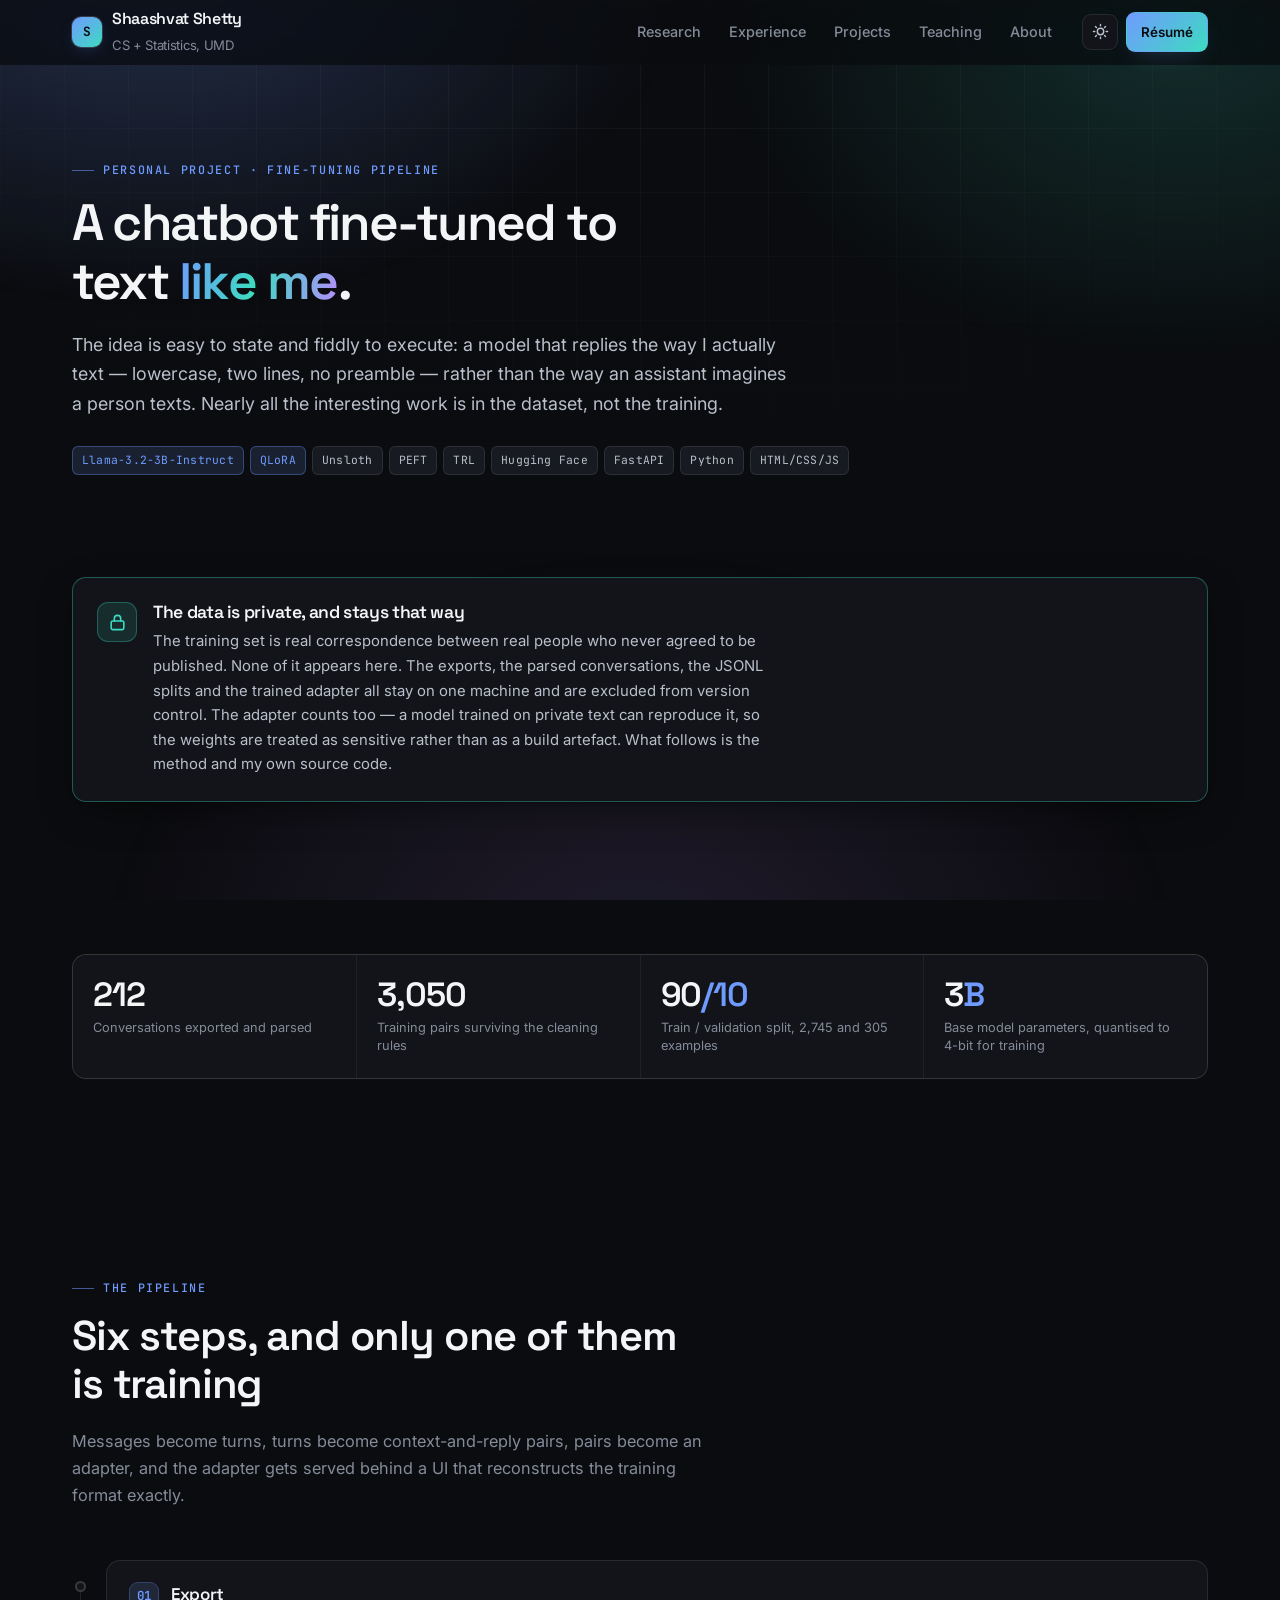
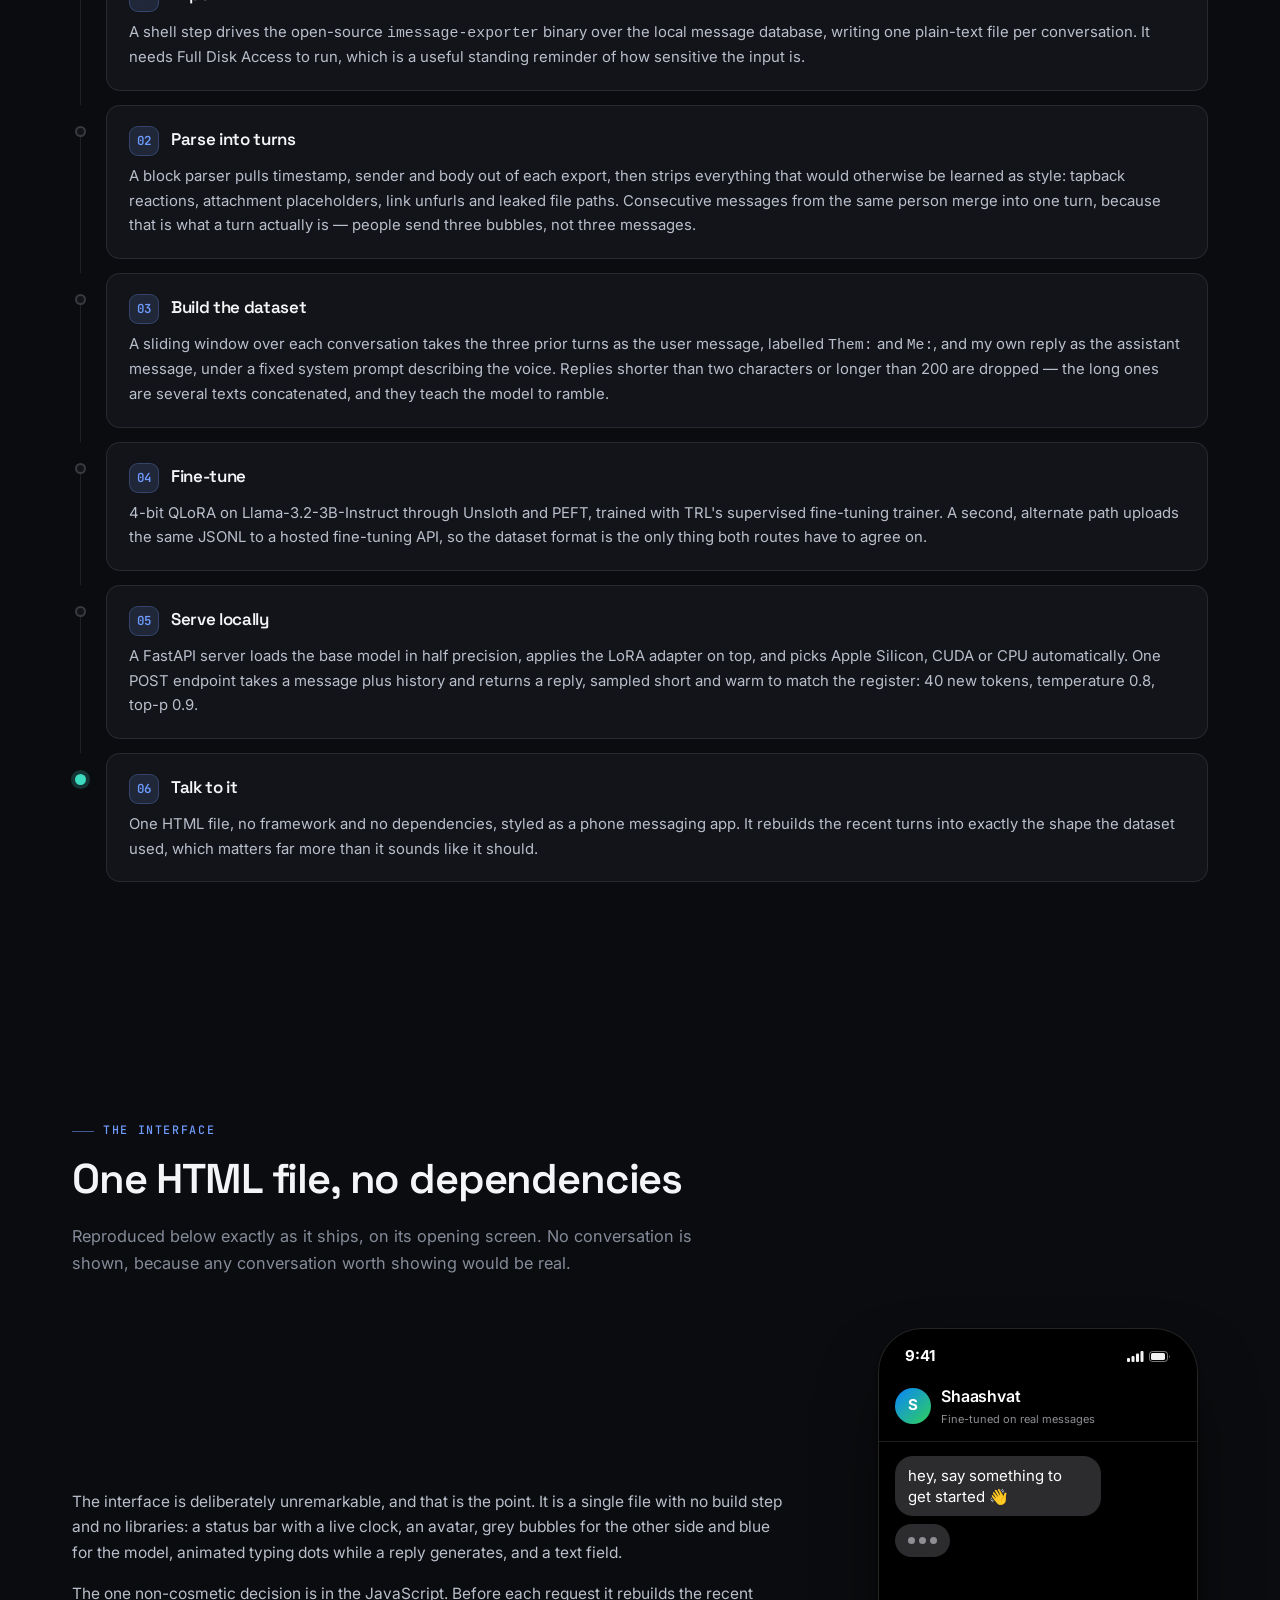
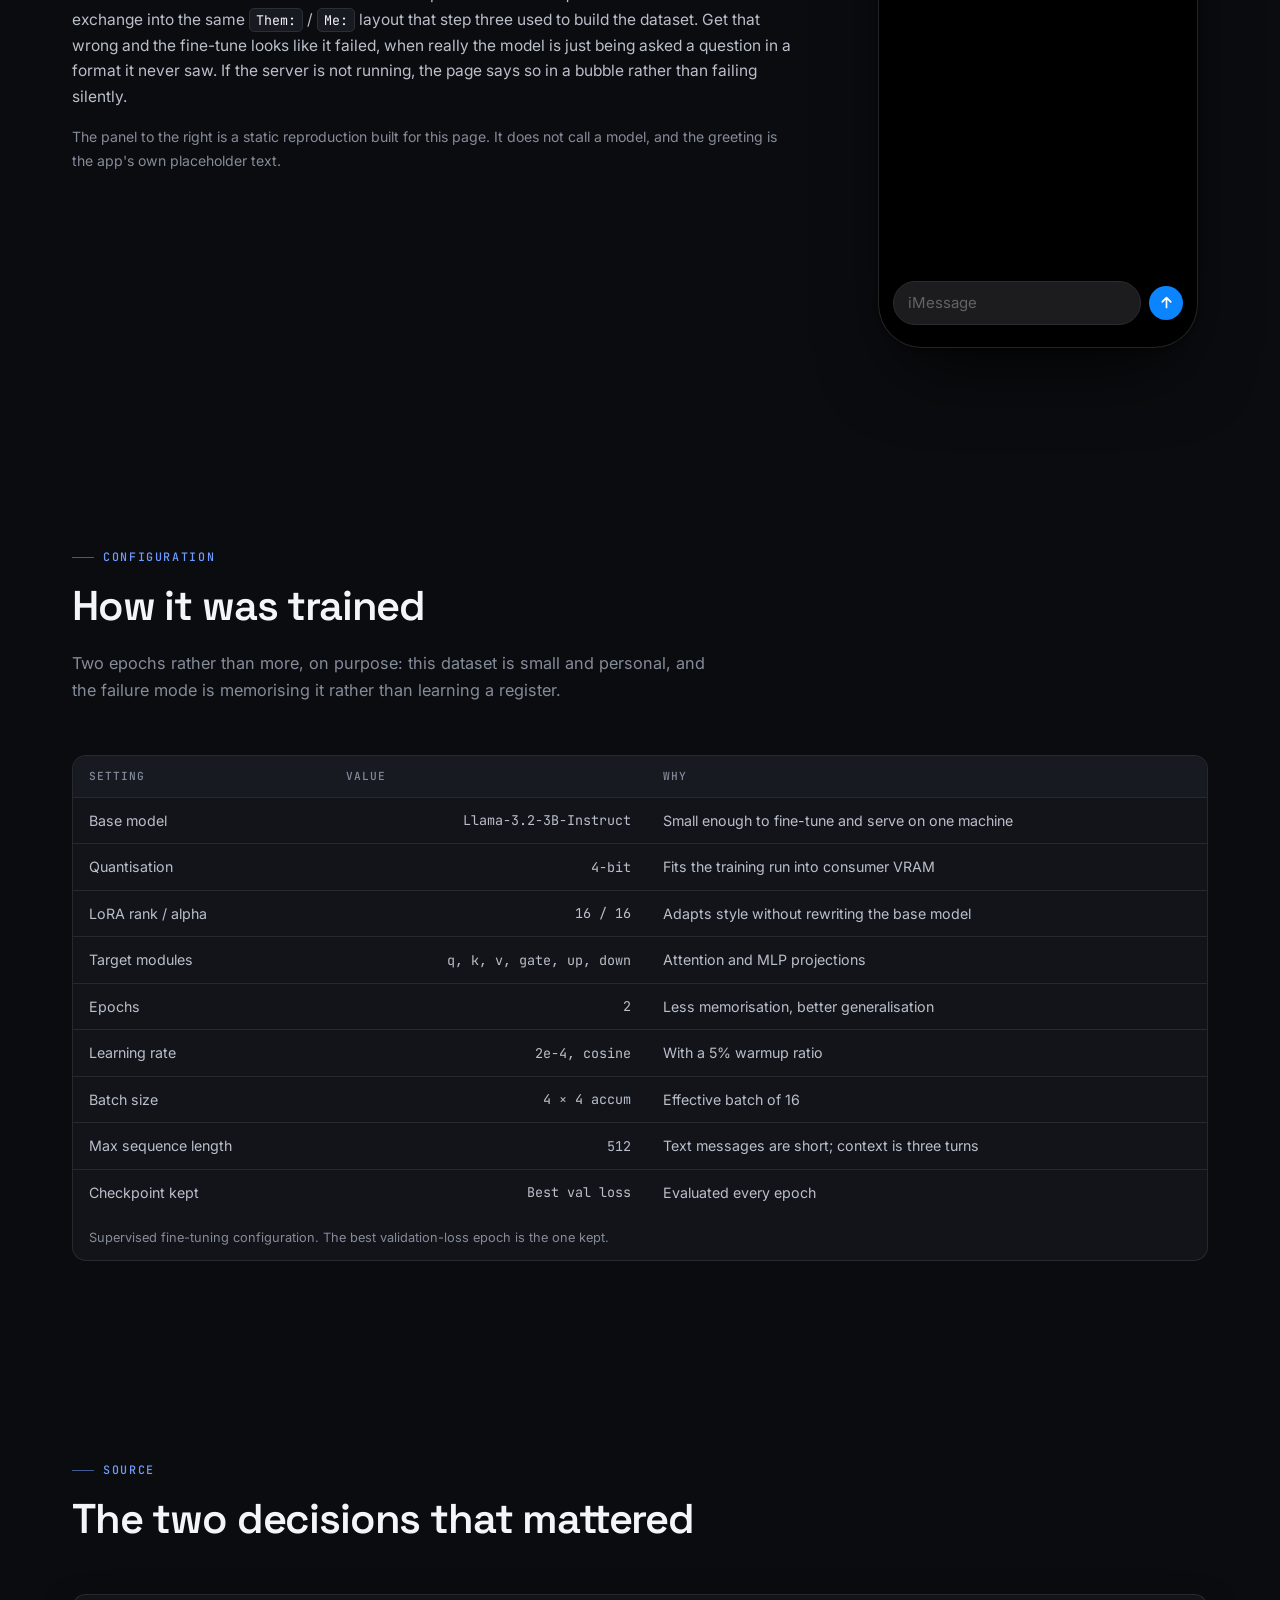
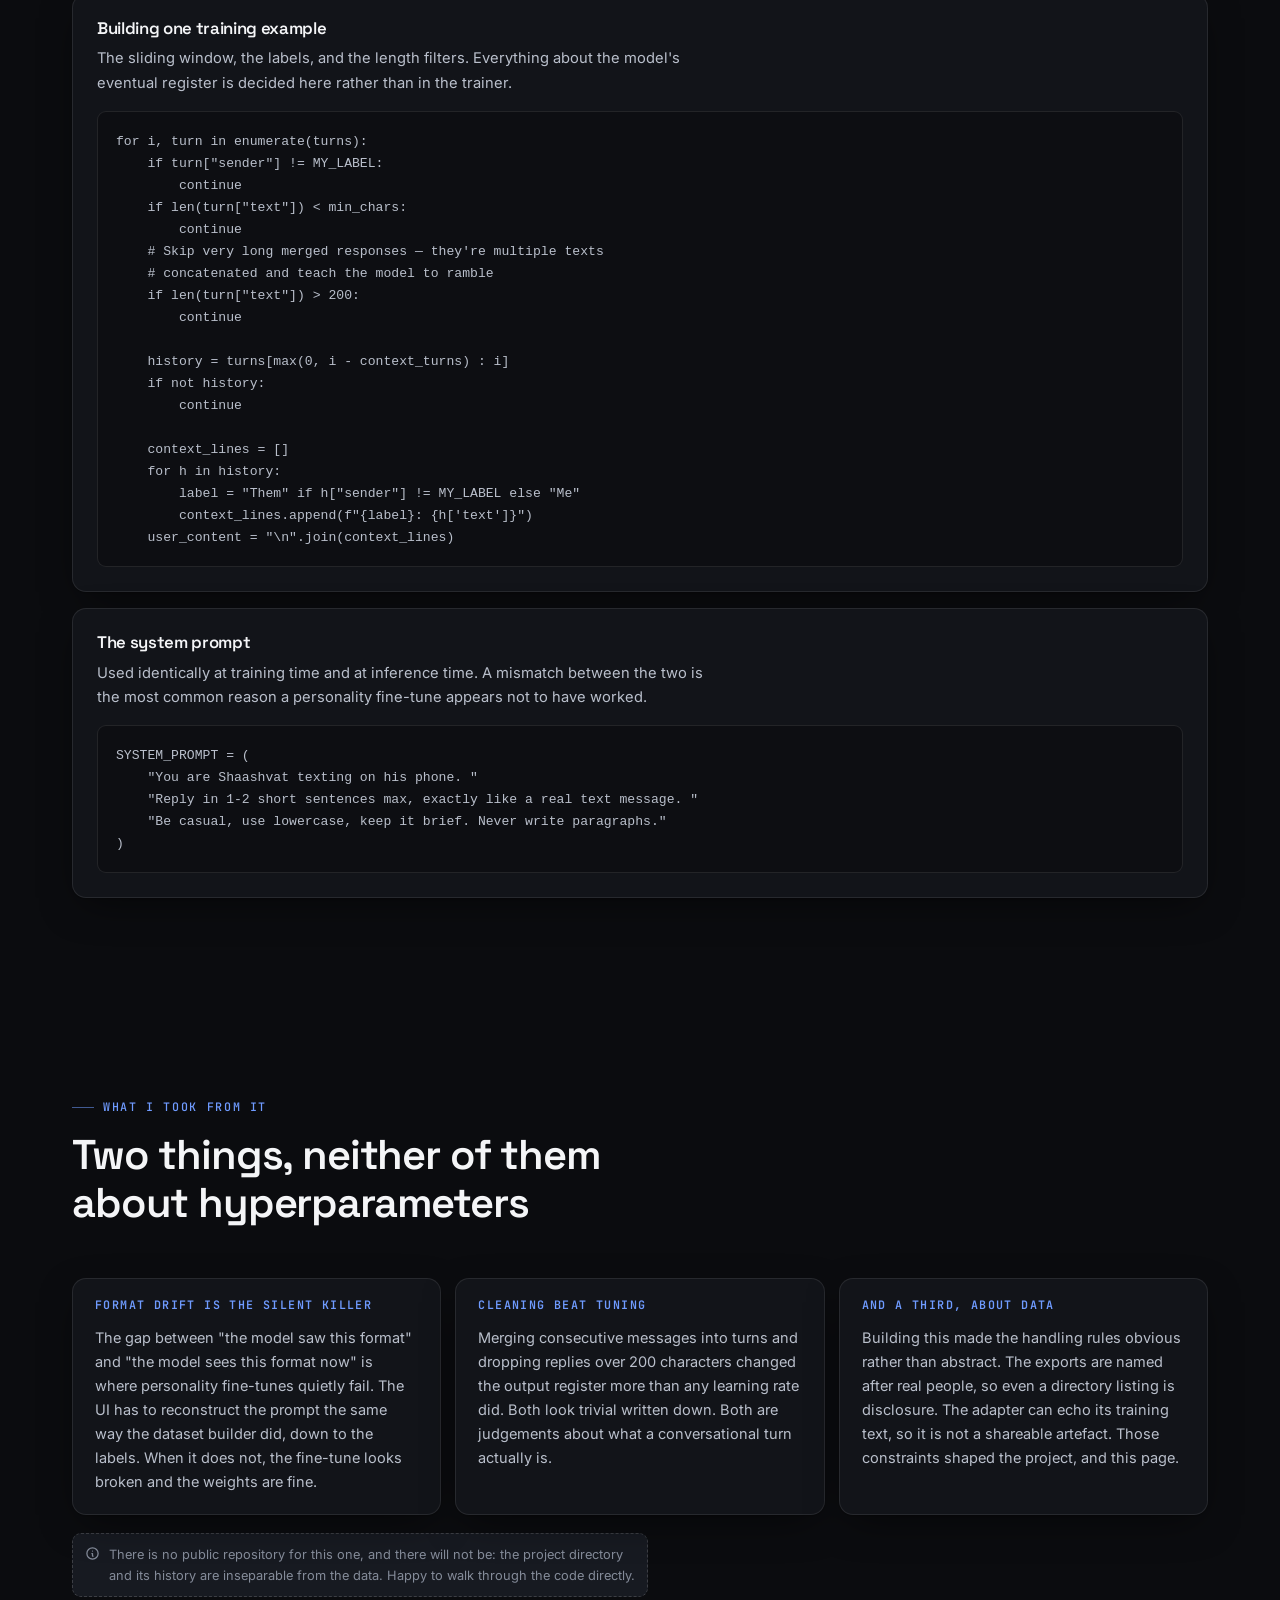
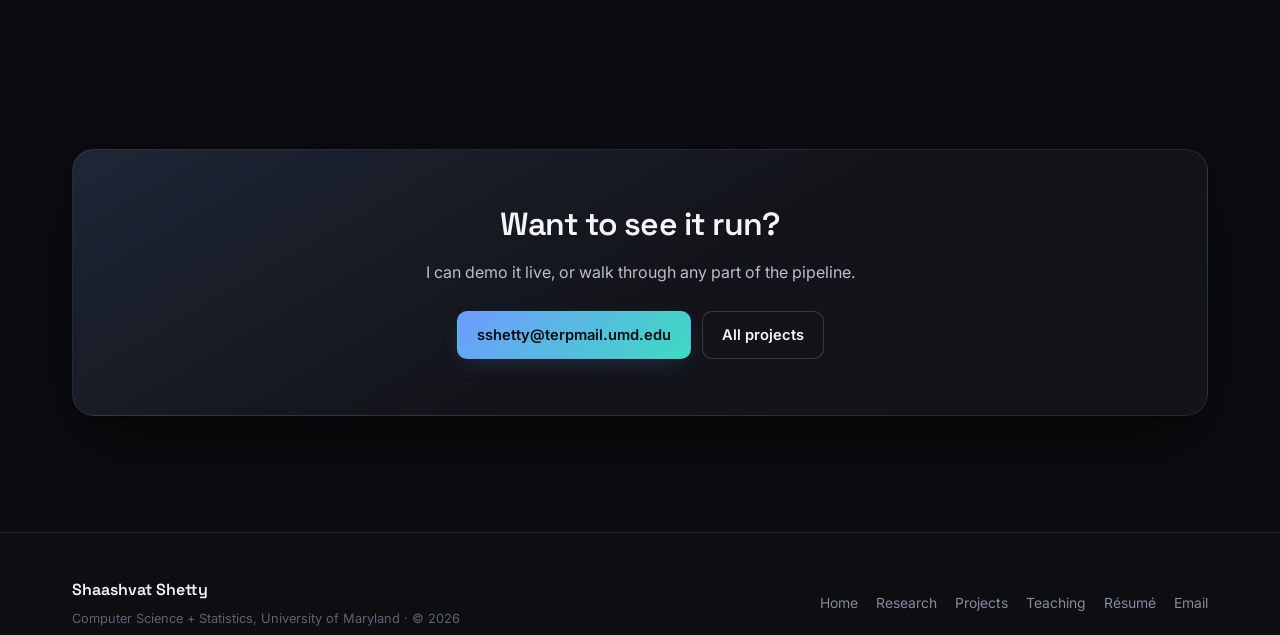
==== chatbot.html @ a6099936 "Add dedicated chatbot project page and update resume Add chatbot.html: a full write-up of the person" ====
<!DOCTYPE html>
<html lang="en">
<head>
<meta charset="UTF-8">
<meta name="viewport" content="width=device-width, initial-scale=1.0, viewport-fit=cover">
<title>Personal-Style Chatbot | Shaashvat Shetty</title>
<meta name="description" content="A pipeline that turns a personal message archive into a chat-format training set, fine-tunes Llama-3.2-3B with QLoRA, and serves it locally behind a messaging-app interface. Method only — the dataset stays private.">
<link rel="preconnect" href="https://fonts.googleapis.com">
<link rel="preconnect" href="https://fonts.gstatic.com" crossorigin>
<link href="https://fonts.googleapis.com/css2?family=Inter:wght@400;500;600;700&family=Space+Grotesk:wght@500;600;700&family=JetBrains+Mono:wght@400;500;600;700&display=swap" rel="stylesheet">
<link rel="icon" href="data:image/svg+xml,%3Csvg xmlns='http://www.w3.org/2000/svg' viewBox='0 0 32 32'%3E%3Crect width='32' height='32' rx='8' fill='%236f9bff'/%3E%3Ctext x='16' y='22' font-family='monospace' font-size='17' font-weight='700' fill='%230b0c0f' text-anchor='middle'%3ES%3C/text%3E%3C/svg%3E">
<link rel="stylesheet" href="assets/style.css?v=4">
<style>
  /* Faithful reproduction of the project's own interface, rendered statically. */
  .phone {
    width: 320px; max-width: 100%; height: 620px;
    background: #000; border-radius: 44px;
    border: 1px solid rgba(255,255,255,.14);
    box-shadow: 0 2px 6px rgba(0,0,0,.4), 0 36px 80px -26px rgba(0,0,0,.85);
    display: flex; flex-direction: column; overflow: hidden;
    font-family: -apple-system, BlinkMacSystemFont, 'Inter', sans-serif;
    margin-inline: auto;
  }
  .ph-status {
    display: flex; justify-content: space-between; align-items: center;
    padding: 15px 26px 6px; color: #fff; font-size: 12px; font-weight: 600;
  }
  .ph-status .t { font-size: 15px; font-weight: 700; }
  .ph-status .icons { display: flex; gap: 5px; align-items: center; opacity: .95; }
  .ph-head {
    display: flex; align-items: center; gap: 10px;
    padding: 8px 16px 12px; border-bottom: 1px solid #1f1f22;
  }
  .ph-av {
    width: 36px; height: 36px; border-radius: 50%;
    background: linear-gradient(135deg, #0a84ff, #30d158);
    display: grid; place-items: center;
    font-size: 15px; font-weight: 700; color: #fff;
  }
  .ph-name { color: #fff; font-size: 16px; font-weight: 600; letter-spacing: -.01em; }
  .ph-sub  { color: #8e8e93; font-size: 11px; margin-top: 1px; }
  .ph-msgs { flex: 1; padding: 14px 16px; display: flex; flex-direction: column; gap: 8px; }
  .ph-row { display: flex; }
  .ph-row.them { justify-content: flex-start; }
  .ph-row.me   { justify-content: flex-end; }
  .ph-b {
    max-width: 72%; padding: 9px 13px; border-radius: 18px;
    font-size: 15px; line-height: 1.4; color: #fff;
  }
  .ph-row.them .ph-b { background: #2c2c2e; }
  .ph-row.me   .ph-b { background: #0a84ff; }
  .ph-dots { display: flex; gap: 4px; padding: 13px; background: #2c2c2e; border-radius: 18px; }
  .ph-dots i { width: 7px; height: 7px; border-radius: 50%; background: #8e8e93; display: block; animation: phd 1.2s infinite; }
  .ph-dots i:nth-child(2) { animation-delay: .2s; }
  .ph-dots i:nth-child(3) { animation-delay: .4s; }
  @keyframes phd { 0%,60%,100% { opacity:.35 } 30% { opacity:1 } }
  @media (prefers-reduced-motion: reduce) { .ph-dots i { animation: none; opacity: .6 } }
  .ph-foot { padding: 10px 14px 22px; display: flex; gap: 8px; align-items: center; }
  .ph-input {
    flex: 1; background: #1c1c1e; border: 1px solid #2c2c2e; border-radius: 22px;
    padding: 9px 14px; min-height: 38px; color: #636366; font-size: 15px;
  }
  .ph-send {
    width: 34px; height: 34px; border-radius: 50%; background: #0a84ff;
    display: grid; place-items: center; flex: 0 0 auto;
  }
  .ph-send svg { width: 17px; height: 17px; color: #fff; }

  .demo-wrap { display: grid; gap: 30px; align-items: center; }
  @media (min-width: 900px) { .demo-wrap { grid-template-columns: 1fr 340px; } }

  .step-num {
    flex: 0 0 auto; width: 30px; height: 30px; border-radius: 9px;
    display: grid; place-items: center; font-family: var(--mono);
    font-size: .78rem; font-weight: 600; color: var(--accent);
    background: var(--accent-soft);
    border: 1px solid color-mix(in srgb, var(--accent) 26%, transparent);
  }
</style>
<script>
  (function(){try{var t=localStorage.getItem('theme');if(t==='light'||t==='dark')document.documentElement.setAttribute('data-theme',t);}catch(e){}})();
</script>
<noscript><style>.reveal{opacity:1!important;transform:none!important}[role="tabpanel"][hidden]{display:block!important}.tabs{display:none}</style></noscript>
</head>
<body>
<div class="bg-field" aria-hidden="true"></div>
<div class="bg-grid" aria-hidden="true"></div>

<header class="site-header">
  <div class="wrap">
    <div class="nav">
      <a class="brand" href="index.html">
        <span class="brand-mark" aria-hidden="true">S</span>
        <span>Shaashvat Shetty<br><span class="brand-sub">CS + Statistics, UMD</span></span>
      </a>
      <nav class="nav-links" aria-label="Primary">
        <a href="research.html">Research</a>
        <a href="index.html#experience">Experience</a>
        <a href="projects.html">Projects</a>
        <a href="teaching.html">Teaching</a>
        <a href="index.html#about">About</a>
      </nav>
      <div class="nav-actions">
        <button class="icon-btn" data-theme-toggle type="button" aria-label="Toggle colour theme">
          <svg class="icon-sun" viewBox="0 0 24 24" fill="none" stroke="currentColor" stroke-width="2" stroke-linecap="round"><circle cx="12" cy="12" r="4.5"/><path d="M12 2v2M12 20v2M4.9 4.9l1.4 1.4M17.7 17.7l1.4 1.4M2 12h2M20 12h2M4.9 19.1l1.4-1.4M17.7 6.3l1.4-1.4"/></svg>
          <svg class="icon-moon" viewBox="0 0 24 24" fill="none" stroke="currentColor" stroke-width="2" stroke-linecap="round" stroke-linejoin="round"><path d="M21 12.8A9 9 0 1 1 11.2 3a7 7 0 0 0 9.8 9.8z"/></svg>
        </button>
        <button class="icon-btn menu-toggle" data-menu-toggle type="button" aria-label="Menu" aria-expanded="false" aria-controls="mobileMenu">
          <svg viewBox="0 0 24 24" fill="none" stroke="currentColor" stroke-width="2" stroke-linecap="round"><path d="M4 7h16M4 12h16M4 17h16"/></svg>
        </button>
        <a class="btn btn-primary btn-sm" href="Shaashvat_Shetty_Resume_2026.pdf" target="_blank" rel="noopener noreferrer">Résumé</a>
      </div>
    </div>
  </div>
  <nav class="mobile-menu" id="mobileMenu" hidden aria-label="Mobile">
    <a href="index.html">Home</a>
    <a href="research.html">Research</a>
    <a href="projects.html">Projects</a>
    <a href="teaching.html">Teaching</a>
    <a href="index.html#contact">Contact</a>
  </nav>
  <div class="scroll-bar" aria-hidden="true"></div>
</header>

<main>

  <!-- ============ HERO ============ -->
  <section class="hero" style="padding-bottom:0">
    <div class="wrap">
      <span class="eyebrow">Personal project &middot; fine-tuning pipeline</span>
      <h1 style="font-size:clamp(2rem,4.6vw,3.2rem);max-width:18ch">A chatbot fine-tuned to text <span class="grad">like me</span>.</h1>
      <p class="hero-lede" style="max-width:66ch">
        The idea is easy to state and fiddly to execute: a model that replies the way I actually text &mdash;
        lowercase, two lines, no preamble &mdash; rather than the way an assistant imagines a person texts.
        Nearly all the interesting work is in the dataset, not the training.
      </p>
      <div class="tags" style="margin-bottom:26px">
        <span class="tag tag--accent">Llama-3.2-3B-Instruct</span>
        <span class="tag tag--accent">QLoRA</span>
        <span class="tag">Unsloth</span>
        <span class="tag">PEFT</span>
        <span class="tag">TRL</span>
        <span class="tag">Hugging Face</span>
        <span class="tag">FastAPI</span>
        <span class="tag">Python</span>
        <span class="tag">HTML/CSS/JS</span>
      </div>
    </div>
  </section>

  <!-- ============ PRIVACY ============ -->
  <section class="section--tight">
    <div class="wrap">
      <div class="card reveal" style="border-color:color-mix(in srgb, var(--accent-2) 34%, transparent)">
        <div class="card-body" style="display:flex;gap:16px;align-items:flex-start">
          <span class="proj-icon" style="color:var(--accent-2);background:color-mix(in srgb,var(--accent-2) 12%,transparent);border-color:color-mix(in srgb,var(--accent-2) 30%,transparent)" aria-hidden="true">
            <svg viewBox="0 0 24 24" fill="none" stroke="currentColor" stroke-width="2" stroke-linecap="round" stroke-linejoin="round"><rect x="4" y="10" width="16" height="11" rx="2"/><path d="M8 10V7a4 4 0 0 1 8 0v3"/></svg>
          </span>
          <div>
            <h3 style="margin-bottom:.4em;font-size:1.1rem">The data is private, and stays that way</h3>
            <p style="font-size:.93rem;margin:0;max-width:70ch">
              The training set is real correspondence between real people who never agreed to be published.
              None of it appears here. The exports, the parsed conversations, the JSONL splits and the trained
              adapter all stay on one machine and are excluded from version control. The adapter counts too &mdash;
              a model trained on private text can reproduce it, so the weights are treated as sensitive rather
              than as a build artefact. What follows is the method and my own source code.
            </p>
          </div>
        </div>
      </div>
    </div>
  </section>

  <!-- ============ NUMBERS ============ -->
  <section class="section--tight">
    <div class="wrap">
      <div class="stats reveal">
        <div class="stat">
          <div class="stat-val"><span data-count="212">212</span></div>
          <div class="stat-label">Conversations exported and parsed</div>
        </div>
        <div class="stat">
          <div class="stat-val"><span data-count="3050">3,050</span></div>
          <div class="stat-label">Training pairs surviving the cleaning rules</div>
        </div>
        <div class="stat">
          <div class="stat-val"><span data-count="90">90</span><span class="unit">/10</span></div>
          <div class="stat-label">Train / validation split, 2,745 and 305 examples</div>
        </div>
        <div class="stat">
          <div class="stat-val"><span data-count="3">3</span><span class="unit">B</span></div>
          <div class="stat-label">Base model parameters, quantised to 4-bit for training</div>
        </div>
      </div>
    </div>
  </section>

  <!-- ============ PIPELINE ============ -->
  <section class="section">
    <div class="wrap">
      <div class="section-head reveal">
        <span class="eyebrow">The pipeline</span>
        <h2>Six steps, and only one of them is training</h2>
        <p>Messages become turns, turns become context-and-reply pairs, pairs become an adapter, and the adapter gets served behind a UI that reconstructs the training format exactly.</p>
      </div>

      <div class="timeline">
        <div class="tl-item reveal"><span class="tl-dot" aria-hidden="true"></span><div class="tl-card">
          <div class="tl-top"><span class="step-num">01</span><span class="tl-role">Export</span></div>
          <p style="font-size:.93rem;margin:8px 0 0">
            A shell step drives the open-source <code>imessage-exporter</code> binary over the local message
            database, writing one plain-text file per conversation. It needs Full Disk Access to run, which is
            a useful standing reminder of how sensitive the input is.
          </p>
        </div></div>

        <div class="tl-item reveal"><span class="tl-dot" aria-hidden="true"></span><div class="tl-card">
          <div class="tl-top"><span class="step-num">02</span><span class="tl-role">Parse into turns</span></div>
          <p style="font-size:.93rem;margin:8px 0 0">
            A block parser pulls timestamp, sender and body out of each export, then strips everything that
            would otherwise be learned as style: tapback reactions, attachment placeholders, link unfurls and
            leaked file paths. Consecutive messages from the same person merge into one turn, because that is
            what a turn actually is &mdash; people send three bubbles, not three messages.
          </p>
        </div></div>

        <div class="tl-item reveal"><span class="tl-dot" aria-hidden="true"></span><div class="tl-card">
          <div class="tl-top"><span class="step-num">03</span><span class="tl-role">Build the dataset</span></div>
          <p style="font-size:.93rem;margin:8px 0 0">
            A sliding window over each conversation takes the three prior turns as the user message, labelled
            <code>Them:</code> and <code>Me:</code>, and my own reply as the assistant message, under a fixed
            system prompt describing the voice. Replies shorter than two characters or longer than 200 are
            dropped &mdash; the long ones are several texts concatenated, and they teach the model to ramble.
          </p>
        </div></div>

        <div class="tl-item reveal"><span class="tl-dot" aria-hidden="true"></span><div class="tl-card">
          <div class="tl-top"><span class="step-num">04</span><span class="tl-role">Fine-tune</span></div>
          <p style="font-size:.93rem;margin:8px 0 0">
            4-bit QLoRA on Llama-3.2-3B-Instruct through Unsloth and PEFT, trained with TRL's supervised
            fine-tuning trainer. A second, alternate path uploads the same JSONL to a hosted fine-tuning API,
            so the dataset format is the only thing both routes have to agree on.
          </p>
        </div></div>

        <div class="tl-item reveal"><span class="tl-dot" aria-hidden="true"></span><div class="tl-card">
          <div class="tl-top"><span class="step-num">05</span><span class="tl-role">Serve locally</span></div>
          <p style="font-size:.93rem;margin:8px 0 0">
            A FastAPI server loads the base model in half precision, applies the LoRA adapter on top, and picks
            Apple Silicon, CUDA or CPU automatically. One POST endpoint takes a message plus history and returns
            a reply, sampled short and warm to match the register: 40 new tokens, temperature 0.8, top-p 0.9.
          </p>
        </div></div>

        <div class="tl-item is-current reveal"><span class="tl-dot" aria-hidden="true"></span><div class="tl-card">
          <div class="tl-top"><span class="step-num">06</span><span class="tl-role">Talk to it</span></div>
          <p style="font-size:.93rem;margin:8px 0 0">
            One HTML file, no framework and no dependencies, styled as a phone messaging app. It rebuilds the
            recent turns into exactly the shape the dataset used, which matters far more than it sounds like
            it should.
          </p>
        </div></div>
      </div>
    </div>
  </section>

  <!-- ============ THE INTERFACE ============ -->
  <section class="section">
    <div class="wrap">
      <div class="section-head reveal">
        <span class="eyebrow">The interface</span>
        <h2>One HTML file, no dependencies</h2>
        <p>Reproduced below exactly as it ships, on its opening screen. No conversation is shown, because any conversation worth showing would be real.</p>
      </div>

      <div class="demo-wrap">
        <div class="prose reveal">
          <p>
            The interface is deliberately unremarkable, and that is the point. It is a single file with no
            build step and no libraries: a status bar with a live clock, an avatar, grey bubbles for the other
            side and blue for the model, animated typing dots while a reply generates, and a text field.
          </p>
          <p>
            The one non-cosmetic decision is in the JavaScript. Before each request it rebuilds the recent
            exchange into the same <code>Them:</code> / <code>Me:</code> layout that step three used to build the
            dataset. Get that wrong and the fine-tune looks like it failed, when really the model is just being
            asked a question in a format it never saw. If the server is not running, the page says so in a
            bubble rather than failing silently.
          </p>
          <p style="font-size:.88rem;color:var(--ink-3)">
            The panel to the right is a static reproduction built for this page. It does not call a model,
            and the greeting is the app's own placeholder text.
          </p>
        </div>

        <div class="reveal">
          <div class="phone" role="img" aria-label="Reproduction of the chatbot's interface: a phone messaging app titled Shaashvat, subtitled Fine-tuned on real messages, showing the opening greeting bubble, animated typing dots, and a text input reading iMessage.">
            <div class="ph-status">
              <span class="t">9:41</span>
              <span class="icons">
                <svg width="17" height="11" viewBox="0 0 17 11" fill="currentColor" aria-hidden="true"><rect x="0" y="7" width="3" height="4" rx="1"/><rect x="4.5" y="5" width="3" height="6" rx="1"/><rect x="9" y="2.5" width="3" height="8.5" rx="1"/><rect x="13.5" y="0" width="3" height="11" rx="1"/></svg>
                <svg width="22" height="11" viewBox="0 0 22 11" fill="none" aria-hidden="true"><rect x="0.5" y="0.5" width="18" height="10" rx="3" stroke="currentColor" opacity=".5"/><rect x="2" y="2" width="14" height="7" rx="1.6" fill="currentColor"/><path d="M20 4v3a2 2 0 0 0 0-3z" fill="currentColor" opacity=".5"/></svg>
              </span>
            </div>
            <div class="ph-head">
              <span class="ph-av">S</span>
              <div>
                <div class="ph-name">Shaashvat</div>
                <div class="ph-sub">Fine-tuned on real messages</div>
              </div>
            </div>
            <div class="ph-msgs">
              <div class="ph-row them"><div class="ph-b">hey, say something to get started 👋</div></div>
              <div class="ph-row them"><div class="ph-dots" aria-hidden="true"><i></i><i></i><i></i></div></div>
            </div>
            <div class="ph-foot">
              <div class="ph-input">iMessage</div>
              <span class="ph-send" aria-hidden="true">
                <svg viewBox="0 0 24 24" fill="none" stroke="currentColor" stroke-width="2.4" stroke-linecap="round" stroke-linejoin="round"><path d="M12 19V5m0 0l-6 6m6-6l6 6"/></svg>
              </span>
            </div>
          </div>
        </div>
      </div>
    </div>
  </section>

  <!-- ============ TRAINING CONFIG ============ -->
  <section class="section--tight">
    <div class="wrap">
      <div class="section-head reveal">
        <span class="eyebrow">Configuration</span>
        <h2>How it was trained</h2>
        <p>Two epochs rather than more, on purpose: this dataset is small and personal, and the failure mode is memorising it rather than learning a register.</p>
      </div>
      <div class="table-wrap reveal">
        <table>
          <caption>Supervised fine-tuning configuration. The best validation-loss epoch is the one kept.</caption>
          <thead><tr><th scope="col">Setting</th><th scope="col">Value</th><th scope="col">Why</th></tr></thead>
          <tbody>
            <tr><td>Base model</td><td class="num">Llama-3.2-3B-Instruct</td><td>Small enough to fine-tune and serve on one machine</td></tr>
            <tr><td>Quantisation</td><td class="num">4-bit</td><td>Fits the training run into consumer VRAM</td></tr>
            <tr><td>LoRA rank / alpha</td><td class="num">16 / 16</td><td>Adapts style without rewriting the base model</td></tr>
            <tr><td>Target modules</td><td class="num">q, k, v, gate, up, down</td><td>Attention and MLP projections</td></tr>
            <tr><td>Epochs</td><td class="num">2</td><td>Less memorisation, better generalisation</td></tr>
            <tr><td>Learning rate</td><td class="num">2e-4, cosine</td><td>With a 5% warmup ratio</td></tr>
            <tr><td>Batch size</td><td class="num">4 &times; 4 accum</td><td>Effective batch of 16</td></tr>
            <tr><td>Max sequence length</td><td class="num">512</td><td>Text messages are short; context is three turns</td></tr>
            <tr><td>Checkpoint kept</td><td class="num">Best val loss</td><td>Evaluated every epoch</td></tr>
          </tbody>
        </table>
      </div>
    </div>
  </section>

  <!-- ============ CODE ============ -->
  <section class="section">
    <div class="wrap">
      <div class="section-head reveal">
        <span class="eyebrow">Source</span>
        <h2>The two decisions that mattered</h2>
      </div>

      <div class="card reveal" style="margin-bottom:16px">
        <div class="card-body">
          <h3 style="font-size:1.05rem">Building one training example</h3>
          <p style="font-size:.92rem;max-width:68ch">
            The sliding window, the labels, and the length filters. Everything about the model's eventual
            register is decided here rather than in the trainer.
          </p>
          <pre class="code"><code>for i, turn in enumerate(turns):
    if turn["sender"] != MY_LABEL:
        continue
    if len(turn["text"]) &lt; min_chars:
        continue
    # Skip very long merged responses — they're multiple texts
    # concatenated and teach the model to ramble
    if len(turn["text"]) &gt; 200:
        continue

    history = turns[max(0, i - context_turns) : i]
    if not history:
        continue

    context_lines = []
    for h in history:
        label = "Them" if h["sender"] != MY_LABEL else "Me"
        context_lines.append(f"{label}: {h['text']}")
    user_content = "\n".join(context_lines)</code></pre>
        </div>
      </div>

      <div class="card reveal">
        <div class="card-body">
          <h3 style="font-size:1.05rem">The system prompt</h3>
          <p style="font-size:.92rem;max-width:68ch">
            Used identically at training time and at inference time. A mismatch between the two is the most
            common reason a personality fine-tune appears not to have worked.
          </p>
          <pre class="code"><code>SYSTEM_PROMPT = (
    "You are Shaashvat texting on his phone. "
    "Reply in 1-2 short sentences max, exactly like a real text message. "
    "Be casual, use lowercase, keep it brief. Never write paragraphs."
)</code></pre>
        </div>
      </div>
    </div>
  </section>

  <!-- ============ LESSONS ============ -->
  <section class="section--tight">
    <div class="wrap">
      <div class="section-head reveal">
        <span class="eyebrow">What I took from it</span>
        <h2>Two things, neither of them about hyperparameters</h2>
      </div>
      <div class="skill-grid">
        <div class="card skill-card reveal">
          <h4>Format drift is the silent killer</h4>
          <p style="font-size:.91rem;margin:0">
            The gap between "the model saw this format" and "the model sees this format now" is where
            personality fine-tunes quietly fail. The UI has to reconstruct the prompt the same way the dataset
            builder did, down to the labels. When it does not, the fine-tune looks broken and the weights are fine.
          </p>
        </div>
        <div class="card skill-card reveal">
          <h4>Cleaning beat tuning</h4>
          <p style="font-size:.91rem;margin:0">
            Merging consecutive messages into turns and dropping replies over 200 characters changed the output
            register more than any learning rate did. Both look trivial written down. Both are judgements about
            what a conversational turn actually is.
          </p>
        </div>
        <div class="card skill-card reveal">
          <h4>And a third, about data</h4>
          <p style="font-size:.91rem;margin:0">
            Building this made the handling rules obvious rather than abstract. The exports are named after
            real people, so even a directory listing is disclosure. The adapter can echo its training text, so
            it is not a shareable artefact. Those constraints shaped the project, and this page.
          </p>
        </div>
      </div>

      <div class="note reveal" style="margin-top:18px;max-width:72ch">
        <svg viewBox="0 0 24 24" fill="none" stroke="currentColor" stroke-width="2" stroke-linecap="round" stroke-linejoin="round"><circle cx="12" cy="12" r="9"/><path d="M12 8h.01M11 12h1v4h1"/></svg>
        <span>There is no public repository for this one, and there will not be: the project directory and its
        history are inseparable from the data. Happy to walk through the code directly.</span>
      </div>
    </div>
  </section>

  <section class="section--tight">
    <div class="wrap">
      <div class="contact-card reveal">
        <h2 style="font-size:clamp(1.4rem,3vw,2rem)">Want to see it run?</h2>
        <p style="color:var(--ink-2);max-width:52ch;margin-inline:auto">I can demo it live, or walk through any part of the pipeline.</p>
        <div class="contact-links">
          <a class="btn btn-primary" href="mailto:sshetty@terpmail.umd.edu">sshetty@terpmail.umd.edu</a>
          <a class="btn btn-ghost" href="projects.html">All projects</a>
        </div>
      </div>
    </div>
  </section>

</main>

<footer class="site-footer">
  <div class="wrap footer-grid">
    <div>
      <div style="font-family:var(--display);font-weight:600;color:var(--ink);margin-bottom:4px">Shaashvat Shetty</div>
      <div class="footer-note">Computer Science + Statistics, University of Maryland &middot; &copy; 2026</div>
    </div>
    <nav class="footer-links" aria-label="Footer">
      <a href="index.html">Home</a>
      <a href="research.html">Research</a>
      <a href="projects.html">Projects</a>
      <a href="teaching.html">Teaching</a>
      <a href="Shaashvat_Shetty_Resume_2026.pdf" target="_blank" rel="noopener noreferrer">Résumé</a>
      <a href="mailto:sshetty@terpmail.umd.edu">Email</a>
    </nav>
  </div>
</footer>

<button class="to-top" type="button" aria-label="Back to top">
  <svg viewBox="0 0 24 24" fill="none" stroke="currentColor" stroke-width="2" stroke-linecap="round" stroke-linejoin="round"><path d="M12 19V5m0 0l-6 6m6-6l6 6"/></svg>
</button>

<script src="assets/site.js?v=4"></script>
</body>
</html>
---- assets/style.css ----
/* =========================================================
   Shaashvat Shetty — portfolio design system
   Dark-first, research-notebook aesthetic.
   ========================================================= */

/* ---------- Tokens ---------- */
:root {
  color-scheme: dark;

  --bg:            #0b0c0f;
  --bg-plane:      #0d0e12;
  --surface:       #121419;
  --surface-2:     #171a21;
  --surface-3:     #1e222b;

  --ink:           #f4f5f7;
  --ink-2:         #b9bfcb;
  --ink-3:         #848b99;
  --ink-4:         #5c6371;

  --line:          rgba(255,255,255,0.09);
  --line-strong:   rgba(255,255,255,0.16);

  --accent:        #6f9bff;
  --accent-2:      #3ddbc0;
  --accent-3:      #b78bff;
  --accent-ink:    #0b0c0f;
  --accent-soft:   rgba(111,155,255,0.14);
  --accent-glow:   rgba(111,155,255,0.30);

  /* chart roles (validated categorical slots, dark steps) */
  --series-1: #3987e5;
  --series-2: #d95926;
  --series-3: #199e70;
  --series-4: #c98500;
  --series-5: #d55181;
  --series-6: #9085e9;
  --chart-surface: #121419;
  --grid:      rgba(255,255,255,0.07);
  --axis:      rgba(255,255,255,0.20);

  --radius:    14px;
  --radius-sm: 9px;
  --radius-lg: 22px;

  --sans: 'Inter', system-ui, -apple-system, 'Segoe UI', sans-serif;
  --display: 'Space Grotesk', 'Inter', system-ui, sans-serif;
  --mono: 'JetBrains Mono', ui-monospace, SFMono-Regular, Menlo, monospace;

  --maxw: 1180px;
  --shadow: 0 1px 2px rgba(0,0,0,.3), 0 12px 40px -12px rgba(0,0,0,.6);
  --shadow-lg: 0 2px 4px rgba(0,0,0,.35), 0 28px 70px -20px rgba(0,0,0,.75);
}

:root[data-theme="light"] {
  color-scheme: light;

  --bg:            #f7f7f5;
  --bg-plane:      #ffffff;
  --surface:       #ffffff;
  --surface-2:     #f4f4f1;
  --surface-3:     #ebebe6;

  --ink:           #111318;
  --ink-2:         #3f444e;
  --ink-3:         #6a707c;
  --ink-4:         #8d939e;

  --line:          rgba(17,19,24,0.11);
  --line-strong:   rgba(17,19,24,0.20);

  --accent:        #2f5fd0;
  --accent-2:      #0e9e86;
  --accent-3:      #7a4fd1;
  --accent-ink:    #ffffff;
  --accent-soft:   rgba(47,95,208,0.10);
  --accent-glow:   rgba(47,95,208,0.18);

  --series-1: #2a78d6;
  --series-2: #eb6834;
  --series-3: #1baf7a;
  --series-4: #eda100;
  --series-5: #e87ba4;
  --series-6: #4a3aa7;
  --chart-surface: #ffffff;
  --grid:      rgba(17,19,24,0.08);
  --axis:      rgba(17,19,24,0.22);

  --shadow: 0 1px 2px rgba(17,19,24,.06), 0 12px 32px -14px rgba(17,19,24,.22);
  --shadow-lg: 0 2px 6px rgba(17,19,24,.08), 0 30px 70px -24px rgba(17,19,24,.28);
}

/* ---------- Base ---------- */
*, *::before, *::after { box-sizing: border-box; }

html { scroll-behavior: smooth; scroll-padding-top: 90px; -webkit-text-size-adjust: 100%; }
@media (prefers-reduced-motion: reduce) {
  html { scroll-behavior: auto; }
  *, *::before, *::after { animation-duration: .001ms !important; transition-duration: .001ms !important; }
}

body {
  margin: 0;
  font-family: var(--sans);
  font-size: 16px;
  line-height: 1.65;
  color: var(--ink-2);
  background: var(--bg);
  -webkit-font-smoothing: antialiased;
  overflow-x: hidden;
  transition: background-color .4s ease, color .4s ease;
}

img { max-width: 100%; display: block; }
[hidden] { display: none !important; }
a { color: inherit; }

h1, h2, h3, h4 {
  font-family: var(--display);
  color: var(--ink);
  line-height: 1.15;
  letter-spacing: -0.02em;
  margin: 0 0 .5em;
  font-weight: 600;
}
h1 { font-size: clamp(2.3rem, 6vw, 4.1rem); letter-spacing: -0.035em; }
h2 { font-size: clamp(1.75rem, 3.6vw, 2.6rem); letter-spacing: -0.028em; }
h3 { font-size: clamp(1.1rem, 2vw, 1.3rem); }
p  { margin: 0 0 1rem; }

::selection { background: var(--accent); color: var(--accent-ink); }

:focus-visible {
  outline: 2px solid var(--accent);
  outline-offset: 3px;
  border-radius: 4px;
}

/* ---------- Ambient background ---------- */
.bg-field {
  position: fixed; inset: 0; z-index: -2; pointer-events: none;
  background:
    radial-gradient(900px 620px at 12% -8%,  var(--accent-glow), transparent 62%),
    radial-gradient(760px 540px at 92% 4%,   rgba(61,219,192,.18), transparent 62%),
    radial-gradient(900px 700px at 50% 108%, rgba(183,139,255,.14), transparent 62%);
  opacity: .9;
}
:root[data-theme="light"] .bg-field { opacity: .55; }

.bg-grid {
  position: fixed; inset: 0; z-index: -1; pointer-events: none;
  background-image:
    linear-gradient(var(--line) 1px, transparent 1px),
    linear-gradient(90deg, var(--line) 1px, transparent 1px);
  background-size: 64px 64px;
  mask-image: radial-gradient(ellipse 100% 70% at 50% 0%, #000 0%, transparent 78%);
  -webkit-mask-image: radial-gradient(ellipse 100% 70% at 50% 0%, #000 0%, transparent 78%);
  opacity: .55;
}

/* ---------- Layout ---------- */
.wrap { width: 100%; max-width: var(--maxw); margin-inline: auto; padding-inline: 22px; }
section { position: relative; }
.section { padding-block: clamp(64px, 9vw, 116px); }
.section--tight { padding-block: clamp(48px, 6vw, 76px); }

.rule { height: 1px; background: var(--line); border: 0; margin: 0; }

/* ---------- Header ---------- */
.site-header {
  position: fixed; inset: 0 0 auto 0; z-index: 60;
  padding-top: env(safe-area-inset-top, 0px);
  background: color-mix(in srgb, var(--bg) 78%, transparent);
  backdrop-filter: blur(16px) saturate(180%);
  -webkit-backdrop-filter: blur(16px) saturate(180%);
  border-bottom: 1px solid transparent;
  transition: border-color .3s ease, background-color .3s ease;
}
.site-header.is-stuck { border-bottom-color: var(--line); }

.nav {
  display: flex; align-items: center; gap: 18px;
  height: 64px;
}
.brand {
  display: inline-flex; align-items: center; gap: 10px;
  font-family: var(--display); font-weight: 600; font-size: 1rem;
  color: var(--ink); text-decoration: none; letter-spacing: -.02em;
  margin-right: auto;
}
.brand-mark {
  width: 30px; height: 30px; border-radius: 9px; flex: 0 0 auto;
  display: grid; place-items: center;
  font-family: var(--mono); font-size: .8rem; font-weight: 700;
  color: var(--accent-ink);
  background: linear-gradient(140deg, var(--accent), var(--accent-2));
  box-shadow: 0 0 0 1px var(--line-strong), 0 6px 18px -6px var(--accent-glow);
}
.brand-sub { color: var(--ink-3); font-weight: 400; font-family: var(--sans); font-size: .82rem; }

.nav-links { display: none; align-items: center; gap: 4px; }
@media (min-width: 900px) { .nav-links { display: flex; } }
.nav-links a {
  position: relative;
  padding: 7px 12px; border-radius: 8px;
  font-size: .9rem; font-weight: 500; color: var(--ink-3); text-decoration: none;
  transition: color .2s ease, background-color .2s ease;
}
.nav-links a:hover { color: var(--ink); background: var(--surface-2); }
.nav-links a.is-active { color: var(--ink); }
.nav-links a.is-active::after {
  content: ''; position: absolute; left: 12px; right: 12px; bottom: 2px; height: 2px;
  border-radius: 2px; background: linear-gradient(90deg, var(--accent), var(--accent-2));
}

.nav-actions { display: flex; align-items: center; gap: 8px; }

.icon-btn {
  width: 36px; height: 36px; display: grid; place-items: center;
  border-radius: 9px; border: 1px solid var(--line);
  background: var(--surface); color: var(--ink-2);
  cursor: pointer; transition: all .2s ease;
}
.icon-btn:hover { color: var(--ink); border-color: var(--line-strong); transform: translateY(-1px); }
.icon-btn svg { width: 17px; height: 17px; }
:root[data-theme="light"] .icon-sun { display: none; }
:root:not([data-theme="light"]) .icon-moon { display: none; }

.scroll-bar {
  position: absolute; left: 0; bottom: -1px; height: 2px; width: 0%;
  background: linear-gradient(90deg, var(--accent), var(--accent-2), var(--accent-3));
  transition: width .08s linear;
}

/* mobile menu */
.menu-toggle { display: grid; }
@media (min-width: 900px) { .menu-toggle { display: none; } }
.mobile-menu {
  display: grid; gap: 2px; padding: 8px 22px 18px;
  border-top: 1px solid var(--line);
}
.mobile-menu a {
  padding: 11px 12px; border-radius: 9px; text-decoration: none;
  color: var(--ink-2); font-weight: 500;
}
.mobile-menu a:hover { background: var(--surface-2); color: var(--ink); }

/* ---------- Buttons ---------- */
.btn {
  display: inline-flex; align-items: center; justify-content: center; gap: 8px;
  padding: 11px 19px; border-radius: 10px;
  font-size: .92rem; font-weight: 600; font-family: var(--sans);
  text-decoration: none; cursor: pointer; white-space: nowrap;
  border: 1px solid transparent;
  transition: transform .18s ease, box-shadow .22s ease, background-color .2s ease, border-color .2s ease, color .2s ease;
}
.btn svg { width: 16px; height: 16px; flex: 0 0 auto; }
.btn:hover { transform: translateY(-2px); }

.btn-primary {
  color: var(--accent-ink);
  background: linear-gradient(135deg, var(--accent), var(--accent-2));
  box-shadow: 0 8px 26px -10px var(--accent-glow);
}
.btn-primary:hover { box-shadow: 0 14px 34px -10px var(--accent-glow); }

.btn-ghost {
  color: var(--ink); background: var(--surface); border-color: var(--line-strong);
}
.btn-ghost:hover { border-color: var(--accent); color: var(--accent); }

.btn-sm { padding: 8px 14px; font-size: .84rem; border-radius: 9px; }

/* text link with arrow */
.tlink {
  display: inline-flex; align-items: center; gap: 6px;
  font-size: .87rem; font-weight: 600; color: var(--accent);
  text-decoration: none;
}
.tlink svg { width: 14px; height: 14px; transition: transform .2s ease; }
.tlink:hover svg { transform: translate(2px, -2px); }
.tlink:hover { text-decoration: underline; text-underline-offset: 3px; }

/* ---------- Eyebrow / section head ---------- */
.eyebrow {
  display: inline-flex; align-items: center; gap: 9px;
  font-family: var(--mono); font-size: .73rem; font-weight: 500;
  letter-spacing: .14em; text-transform: uppercase;
  color: var(--accent);
  margin-bottom: 14px;
}
.eyebrow::before {
  content: ''; width: 22px; height: 1px; background: currentColor; opacity: .55;
}

.section-head { max-width: 640px; margin-bottom: clamp(32px, 4vw, 52px); }
.section-head p { color: var(--ink-3); font-size: 1.02rem; margin: 0; }
.section-head--center { margin-inline: auto; text-align: center; }
.section-head--center .eyebrow::before { display: none; }

/* ---------- Hero ---------- */
.hero { padding-top: clamp(104px, 14vw, 152px); padding-bottom: clamp(48px, 7vw, 84px); }
.hero-grid { display: grid; gap: clamp(36px, 5vw, 64px); align-items: center; }
@media (min-width: 980px) { .hero-grid { grid-template-columns: 1.35fr .9fr; } }

.status-pill {
  display: inline-flex; align-items: center; gap: 9px;
  padding: 6px 13px 6px 10px; border-radius: 999px;
  border: 1px solid var(--line); background: var(--surface);
  font-size: .8rem; color: var(--ink-2); margin-bottom: 22px;
}
.dot {
  width: 7px; height: 7px; border-radius: 50%; background: var(--accent-2);
  box-shadow: 0 0 0 0 var(--accent-2); animation: pulse 2.4s infinite;
}
@keyframes pulse {
  0%   { box-shadow: 0 0 0 0 rgba(61,219,192,.55); }
  70%  { box-shadow: 0 0 0 7px rgba(61,219,192,0); }
  100% { box-shadow: 0 0 0 0 rgba(61,219,192,0); }
}

.hero h1 { margin-bottom: .35em; }
.grad {
  background: linear-gradient(105deg, var(--accent) 0%, var(--accent-2) 48%, var(--accent-3) 100%);
  -webkit-background-clip: text; background-clip: text;
  -webkit-text-fill-color: transparent; color: transparent;
}

.hero-role {
  font-family: var(--mono); font-size: clamp(.9rem, 2vw, 1.05rem);
  color: var(--ink-2); margin-bottom: 20px; min-height: 1.6em;
}
.hero-role .cursor {
  display: inline-block; width: 9px; height: 1.05em; vertical-align: -.15em;
  background: var(--accent-2); margin-left: 3px;
  animation: blink 1.05s steps(2, start) infinite;
}
@keyframes blink { to { visibility: hidden; } }

.hero-lede { font-size: clamp(1rem, 1.6vw, 1.12rem); color: var(--ink-2); max-width: 58ch; margin-bottom: 28px; }
.hero-lede strong { color: var(--ink); font-weight: 600; }

.hero-cta { display: flex; flex-wrap: wrap; gap: 11px; margin-bottom: 30px; }

.hero-meta { display: flex; flex-wrap: wrap; gap: 8px 20px; font-size: .84rem; color: var(--ink-3); }
.hero-meta span { display: inline-flex; align-items: center; gap: 7px; }
.hero-meta svg { width: 14px; height: 14px; opacity: .75; }

/* portrait */
.portrait-frame { position: relative; justify-self: center; width: min(288px, 74vw); }
.portrait-frame::before {
  content: ''; position: absolute; inset: -14px; border-radius: 26px;
  background: linear-gradient(140deg, var(--accent), var(--accent-2), var(--accent-3));
  opacity: .28; filter: blur(26px);
}
.portrait {
  position: relative; width: 100%; height: auto; aspect-ratio: 1; object-fit: cover;
  border-radius: 22px; border: 1px solid var(--line-strong);
  box-shadow: var(--shadow-lg);
}
.portrait-badge {
  position: absolute; right: -12px; bottom: -14px;
  display: flex; align-items: center; gap: 9px;
  padding: 9px 13px; border-radius: 12px;
  background: var(--surface); border: 1px solid var(--line-strong);
  box-shadow: var(--shadow); font-size: .78rem; color: var(--ink-2);
}
.portrait-badge b { color: var(--ink); font-weight: 600; }

/* ---------- Stat strip ---------- */
.stats {
  display: grid; grid-template-columns: repeat(2, 1fr); gap: 1px;
  background: var(--line); border: 1px solid var(--line);
  border-radius: var(--radius); overflow: hidden;
}
@media (min-width: 760px) { .stats { grid-template-columns: repeat(4, 1fr); } }
.stat { background: var(--surface); padding: 22px 20px; }
.stat-val {
  font-family: var(--display); font-size: clamp(1.5rem, 3.4vw, 2.1rem); font-weight: 600;
  color: var(--ink); letter-spacing: -.03em; line-height: 1.1;
}
.stat-val .unit { color: var(--accent); }
.stat-label { font-size: .8rem; color: var(--ink-3); margin-top: 5px; line-height: 1.45; }

/* ---------- Cards ---------- */
.card {
  position: relative; overflow: hidden;
  background: var(--surface); border: 1px solid var(--line);
  border-radius: var(--radius); box-shadow: var(--shadow);
  transition: transform .28s cubic-bezier(.2,.7,.3,1), border-color .28s ease, box-shadow .28s ease;
}
.card::after {
  content: ''; position: absolute; inset: 0; pointer-events: none; opacity: 0;
  background: radial-gradient(360px circle at var(--mx, 50%) var(--my, 0%), var(--accent-soft), transparent 68%);
  transition: opacity .3s ease;
}
.card:hover { transform: translateY(-4px); border-color: var(--line-strong); box-shadow: var(--shadow-lg); }
.card:hover::after { opacity: 1; }
.card-body { position: relative; z-index: 1; padding: 24px; }

/* ---------- Tags ---------- */
.tags { display: flex; flex-wrap: wrap; gap: 6px; }
.tag {
  font-family: var(--mono); font-size: .71rem; letter-spacing: .02em;
  padding: 4px 9px; border-radius: 6px;
  color: var(--ink-2); background: var(--surface-2); border: 1px solid var(--line);
  white-space: nowrap;
}
.tag--accent { color: var(--accent); border-color: color-mix(in srgb, var(--accent) 34%, transparent); background: var(--accent-soft); }

/* ---------- Featured research banner ---------- */
.feature {
  position: relative; overflow: hidden;
  border: 1px solid var(--line); border-radius: var(--radius-lg);
  background:
    linear-gradient(150deg, color-mix(in srgb, var(--accent) 12%, transparent), transparent 46%),
    var(--surface);
  box-shadow: var(--shadow-lg);
}
.feature-inner { display: grid; gap: 30px; padding: clamp(24px, 3.5vw, 42px); }
@media (min-width: 940px) { .feature-inner { grid-template-columns: 1.08fr 1fr; align-items: center; } }
.feature h3 { font-size: clamp(1.4rem, 2.6vw, 1.95rem); }

.finding {
  border-left: 3px solid var(--accent-2);
  background: color-mix(in srgb, var(--accent-2) 8%, transparent);
  padding: 14px 16px; border-radius: 0 var(--radius-sm) var(--radius-sm) 0;
  font-size: .92rem; color: var(--ink-2); margin: 18px 0;
}
.finding b { color: var(--ink); }
.finding--open { border-left-color: var(--series-2); background: color-mix(in srgb, var(--series-2) 9%, transparent); }

/* result tiles */
.result-grid { display: grid; grid-template-columns: repeat(2, 1fr); gap: 12px; }
.result {
  padding: 16px 16px 15px; border-radius: var(--radius-sm);
  background: var(--surface-2); border: 1px solid var(--line);
}
.result-k {
  font-family: var(--mono); font-size: .68rem; letter-spacing: .1em; text-transform: uppercase;
  color: var(--ink-3); margin-bottom: 7px;
}
.result-v { font-family: var(--display); font-size: clamp(1.25rem, 2.6vw, 1.6rem); font-weight: 600; color: var(--ink); letter-spacing: -.03em; line-height: 1.15; }
.result-n { font-size: .78rem; color: var(--ink-3); margin-top: 4px; line-height: 1.4; }

/* ---------- Timeline ---------- */
.timeline { position: relative; display: grid; gap: 14px; }
.tl-item {
  position: relative; padding-left: 34px;
}
.tl-item::before {
  content: ''; position: absolute; left: 8px; top: 30px; bottom: -14px; width: 1px; background: var(--line);
}
.tl-item:last-child::before { display: none; }
.tl-dot {
  position: absolute; left: 3px; top: 21px; width: 11px; height: 11px; border-radius: 50%;
  background: var(--surface); border: 2px solid var(--line-strong);
}
.tl-item.is-current .tl-dot { border-color: var(--accent-2); background: var(--accent-2); box-shadow: 0 0 0 4px color-mix(in srgb, var(--accent-2) 20%, transparent); }

.tl-card { background: var(--surface); border: 1px solid var(--line); border-radius: var(--radius); padding: 20px 22px; transition: border-color .25s ease, transform .25s ease; }
.tl-card:hover { border-color: var(--line-strong); transform: translateX(3px); }
.tl-top { display: flex; flex-wrap: wrap; align-items: baseline; gap: 4px 12px; margin-bottom: 3px; }
.tl-role { font-family: var(--display); font-weight: 600; font-size: 1.06rem; color: var(--ink); letter-spacing: -.02em; }
.tl-date { font-family: var(--mono); font-size: .74rem; color: var(--ink-3); margin-left: auto; white-space: nowrap; }
.tl-org { font-size: .88rem; color: var(--accent); margin-bottom: 12px; }
.tl-org .advisor { color: var(--ink-3); }
.tl-list { margin: 0 0 14px; padding-left: 0; list-style: none; display: grid; gap: 8px; }
.tl-list li { position: relative; padding-left: 18px; font-size: .92rem; color: var(--ink-2); }
.tl-list li::before {
  content: ''; position: absolute; left: 3px; top: .62em; width: 5px; height: 5px;
  border-radius: 50%; background: var(--accent); opacity: .65;
}

/* ---------- Project grid ---------- */
.filters { display: flex; flex-wrap: wrap; gap: 8px; margin-bottom: 26px; }
.chip {
  font-family: var(--mono); font-size: .76rem; letter-spacing: .02em;
  padding: 7px 14px; border-radius: 999px; cursor: pointer;
  color: var(--ink-3); background: var(--surface); border: 1px solid var(--line);
  transition: all .2s ease;
}
.chip:hover { color: var(--ink); border-color: var(--line-strong); }
.chip.is-on { color: var(--accent-ink); background: var(--accent); border-color: var(--accent); }

.proj-grid { display: grid; gap: 18px; grid-template-columns: 1fr; }
@media (min-width: 720px) { .proj-grid { grid-template-columns: repeat(2, 1fr); } }
@media (min-width: 1060px) { .proj-grid { grid-template-columns: repeat(3, 1fr); } }

.proj { display: flex; flex-direction: column; }
.proj[hidden] { display: none; }
.proj-body { display: flex; flex-direction: column; flex: 1; gap: 12px; padding: 22px; position: relative; z-index: 1; }
.proj-top { display: flex; align-items: flex-start; gap: 12px; }
.proj-icon {
  flex: 0 0 auto; width: 40px; height: 40px; border-radius: 11px;
  display: grid; place-items: center; color: var(--accent);
  background: var(--accent-soft); border: 1px solid color-mix(in srgb, var(--accent) 26%, transparent);
}
.proj-icon svg { width: 19px; height: 19px; }
.proj h3 { margin: 0; font-size: 1.08rem; }
.proj-when { font-family: var(--mono); font-size: .71rem; color: var(--ink-4); margin-top: 3px; }
.proj p { font-size: .91rem; color: var(--ink-2); margin: 0; }
.proj-hi { display: grid; gap: 6px; margin: 0; padding: 0; list-style: none; }
.proj-hi li { position: relative; padding-left: 16px; font-size: .855rem; color: var(--ink-3); }
.proj-hi li::before { content: '▸'; position: absolute; left: 0; color: var(--accent-2); font-size: .72rem; top: .18em; }
.proj-links { display: flex; flex-wrap: wrap; gap: 14px; margin-top: auto; padding-top: 6px; }

.note {
  font-size: .8rem; color: var(--ink-3); background: var(--surface-2);
  border: 1px dashed var(--line-strong); border-radius: var(--radius-sm);
  padding: 10px 12px; display: flex; gap: 9px; align-items: flex-start;
}
.note svg { width: 15px; height: 15px; flex: 0 0 auto; margin-top: 2px; color: var(--ink-3); }

/* ---------- Skills ---------- */
.skill-grid { display: grid; gap: 14px; grid-template-columns: 1fr; }
@media (min-width: 760px) { .skill-grid { grid-template-columns: repeat(3, 1fr); } }
.skill-card { padding: 20px 22px; }
.skill-card h4 {
  font-family: var(--mono); font-size: .73rem; letter-spacing: .12em; text-transform: uppercase;
  color: var(--accent); margin: 0 0 13px;
}

/* ---------- Tables ---------- */
.table-wrap { overflow-x: auto; border: 1px solid var(--line); border-radius: var(--radius); background: var(--surface); }
table { width: 100%; border-collapse: collapse; font-size: .89rem; min-width: 460px; }
caption { caption-side: bottom; padding: 12px 16px; font-size: .8rem; color: var(--ink-3); text-align: left; }
th, td { padding: 11px 16px; text-align: left; border-bottom: 1px solid var(--line); }
thead th {
  font-family: var(--mono); font-size: .7rem; letter-spacing: .09em; text-transform: uppercase;
  color: var(--ink-3); font-weight: 500; background: var(--surface-2);
}
tbody tr:last-child td { border-bottom: 0; }
tbody tr:hover td { background: var(--surface-2); }
td.num, th.num { text-align: right; font-variant-numeric: tabular-nums; font-family: var(--mono); font-size: .84rem; }
.good { color: var(--accent-2); }
.bad  { color: var(--series-2); }

/* ---------- Charts ---------- */
.chart-card { padding: 22px; }
.chart-head { margin-bottom: 4px; }
.chart-title { font-family: var(--display); font-size: 1.02rem; font-weight: 600; color: var(--ink); letter-spacing: -.02em; margin: 0 0 4px; }
.chart-sub { font-size: .85rem; color: var(--ink-3); margin: 0 0 14px; }
.chart-scroll { overflow-x: auto; }
.chart-svg { display: block; width: 100%; height: auto; min-width: 380px; overflow: visible; }
.chart-svg text { font-family: var(--sans); fill: var(--ink-3); }
.chart-svg .tick { font-size: 10.5px; font-variant-numeric: tabular-nums; }
.chart-svg .axis-title { font-size: 10.5px; fill: var(--ink-4); }
.chart-svg .gridline { stroke: var(--grid); stroke-width: 1; }
.chart-svg .axisline { stroke: var(--axis); stroke-width: 1; }
.chart-svg .mark-line { fill: none; stroke-width: 2; stroke-linecap: round; stroke-linejoin: round; }
.chart-svg .mark-dot { stroke: var(--chart-surface); stroke-width: 2; }
.chart-svg .dlabel { font-size: 10.5px; font-weight: 600; }
.chart-legend { display: flex; flex-wrap: wrap; gap: 8px 18px; margin-top: 14px; font-size: .8rem; color: var(--ink-2); }
.chart-legend span { display: inline-flex; align-items: center; gap: 7px; }
.swatch { width: 11px; height: 11px; border-radius: 3px; flex: 0 0 auto; }
.swatch--dash { height: 3px; width: 16px; border-radius: 2px; opacity: .75; }
.chart-note { font-size: .8rem; color: var(--ink-3); margin-top: 12px; }
.chart-svg .bar { rx: 4; }

/* ---------- Prose ---------- */
.prose { max-width: 72ch; }
.prose h3 { margin-top: 2em; }
.prose p, .prose li { font-size: .97rem; color: var(--ink-2); }
.prose ul { padding-left: 20px; display: grid; gap: 7px; margin-bottom: 1.2rem; }
.prose code {
  font-family: var(--mono); font-size: .86em; padding: 2px 6px; border-radius: 5px;
  background: var(--surface-2); border: 1px solid var(--line); color: var(--ink);
}
.prose strong { color: var(--ink); }

/* ---------- Lesson list ---------- */
.lesson-list { display: grid; gap: 9px; }
.lesson {
  display: flex; align-items: center; gap: 15px;
  padding: 15px 18px; border-radius: var(--radius-sm);
  background: var(--surface); border: 1px solid var(--line);
  text-decoration: none; color: var(--ink);
  transition: all .22s ease;
}
.lesson:hover { border-color: var(--accent); transform: translateX(4px); background: var(--surface-2); }
.lesson-num {
  flex: 0 0 auto; width: 34px; height: 34px; border-radius: 9px;
  display: grid; place-items: center;
  font-family: var(--mono); font-size: .8rem; font-weight: 600;
  color: var(--accent); background: var(--accent-soft);
  border: 1px solid color-mix(in srgb, var(--accent) 24%, transparent);
}
.lesson-t { font-weight: 600; font-size: .95rem; letter-spacing: -.01em; }
.lesson-s { font-size: .8rem; color: var(--ink-3); margin-top: 1px; }
.lesson-go { margin-left: auto; color: var(--ink-4); }
.lesson-go svg { width: 16px; height: 16px; }
.lesson:hover .lesson-go { color: var(--accent); }

/* ---------- Tabs ---------- */
.tabs { display: flex; flex-wrap: wrap; gap: 7px; margin-bottom: 26px; }
.tab {
  padding: 9px 16px; border-radius: 999px; cursor: pointer;
  font-size: .85rem; font-weight: 500; font-family: var(--sans);
  color: var(--ink-3); background: var(--surface); border: 1px solid var(--line);
  transition: all .2s ease;
}
.tab:hover { color: var(--ink); border-color: var(--line-strong); }
.tab[aria-selected="true"] { color: var(--accent-ink); background: var(--accent); border-color: var(--accent); }

pre.code {
  margin: 0; padding: 18px; border-radius: var(--radius-sm);
  background: var(--bg-plane); border: 1px solid var(--line);
  overflow-x: auto; font-family: var(--mono); font-size: .82rem; line-height: 1.6; color: var(--ink-2);
}
:root[data-theme="light"] pre.code { background: var(--surface-2); }

/* ---------- Contact ---------- */
.contact-card {
  border-radius: var(--radius-lg); border: 1px solid var(--line);
  background: linear-gradient(150deg, color-mix(in srgb, var(--accent) 13%, transparent), transparent 52%), var(--surface);
  padding: clamp(32px, 5vw, 56px); text-align: center; box-shadow: var(--shadow-lg);
}
.contact-links { display: flex; flex-wrap: wrap; justify-content: center; gap: 11px; margin-top: 26px; }

/* ---------- Footer ---------- */
.site-footer {
  border-top: 1px solid var(--line); background: var(--bg-plane);
  padding: 44px 0 calc(32px + env(safe-area-inset-bottom, 0px));
  margin-top: 40px;
}
.footer-grid { display: flex; flex-wrap: wrap; gap: 20px; align-items: center; justify-content: space-between; }
.footer-links { display: flex; flex-wrap: wrap; gap: 6px 18px; }
.footer-links a { color: var(--ink-3); text-decoration: none; font-size: .87rem; transition: color .2s ease; }
.footer-links a:hover { color: var(--accent); }
.footer-note { font-size: .8rem; color: var(--ink-4); }

/* ---------- Reveal ---------- */
.reveal { opacity: 0; transform: translateY(18px); transition: opacity .7s cubic-bezier(.2,.7,.3,1), transform .7s cubic-bezier(.2,.7,.3,1); }
.reveal.is-in { opacity: 1; transform: none; }
@media (prefers-reduced-motion: reduce) { .reveal { opacity: 1; transform: none; } }

/* ---------- Back to top ---------- */
.to-top {
  position: fixed; right: 20px; z-index: 55;
  bottom: calc(20px + env(safe-area-inset-bottom, 0px));
  width: 42px; height: 42px; border-radius: 12px;
  display: grid; place-items: center; cursor: pointer;
  background: var(--surface); color: var(--ink-2);
  border: 1px solid var(--line-strong); box-shadow: var(--shadow);
  opacity: 0; visibility: hidden; transform: translateY(8px);
  transition: all .28s ease;
}
.to-top.is-on { opacity: 1; visibility: visible; transform: none; }
.to-top:hover { color: var(--accent); border-color: var(--accent); }
.to-top svg { width: 17px; height: 17px; }

.sr-only {
  position: absolute; width: 1px; height: 1px; padding: 0; margin: -1px;
  overflow: hidden; clip: rect(0,0,0,0); white-space: nowrap; border: 0;
}

/* ---------- Narrow-screen header ---------- */
@media (max-width: 660px) {
  .nav { gap: 10px; }
  .brand { font-size: .95rem; }
  .brand > span:last-child { white-space: nowrap; }
  .brand br, .brand-sub { display: none; }
  .nav-actions { gap: 6px; }
}
@media (max-width: 420px) {
  .brand { font-size: .88rem; }
  .brand-mark { width: 26px; height: 26px; border-radius: 8px; font-size: .72rem; }
  .btn-sm { padding: 8px 11px; font-size: .8rem; }
  .wrap { padding-inline: 18px; }
}
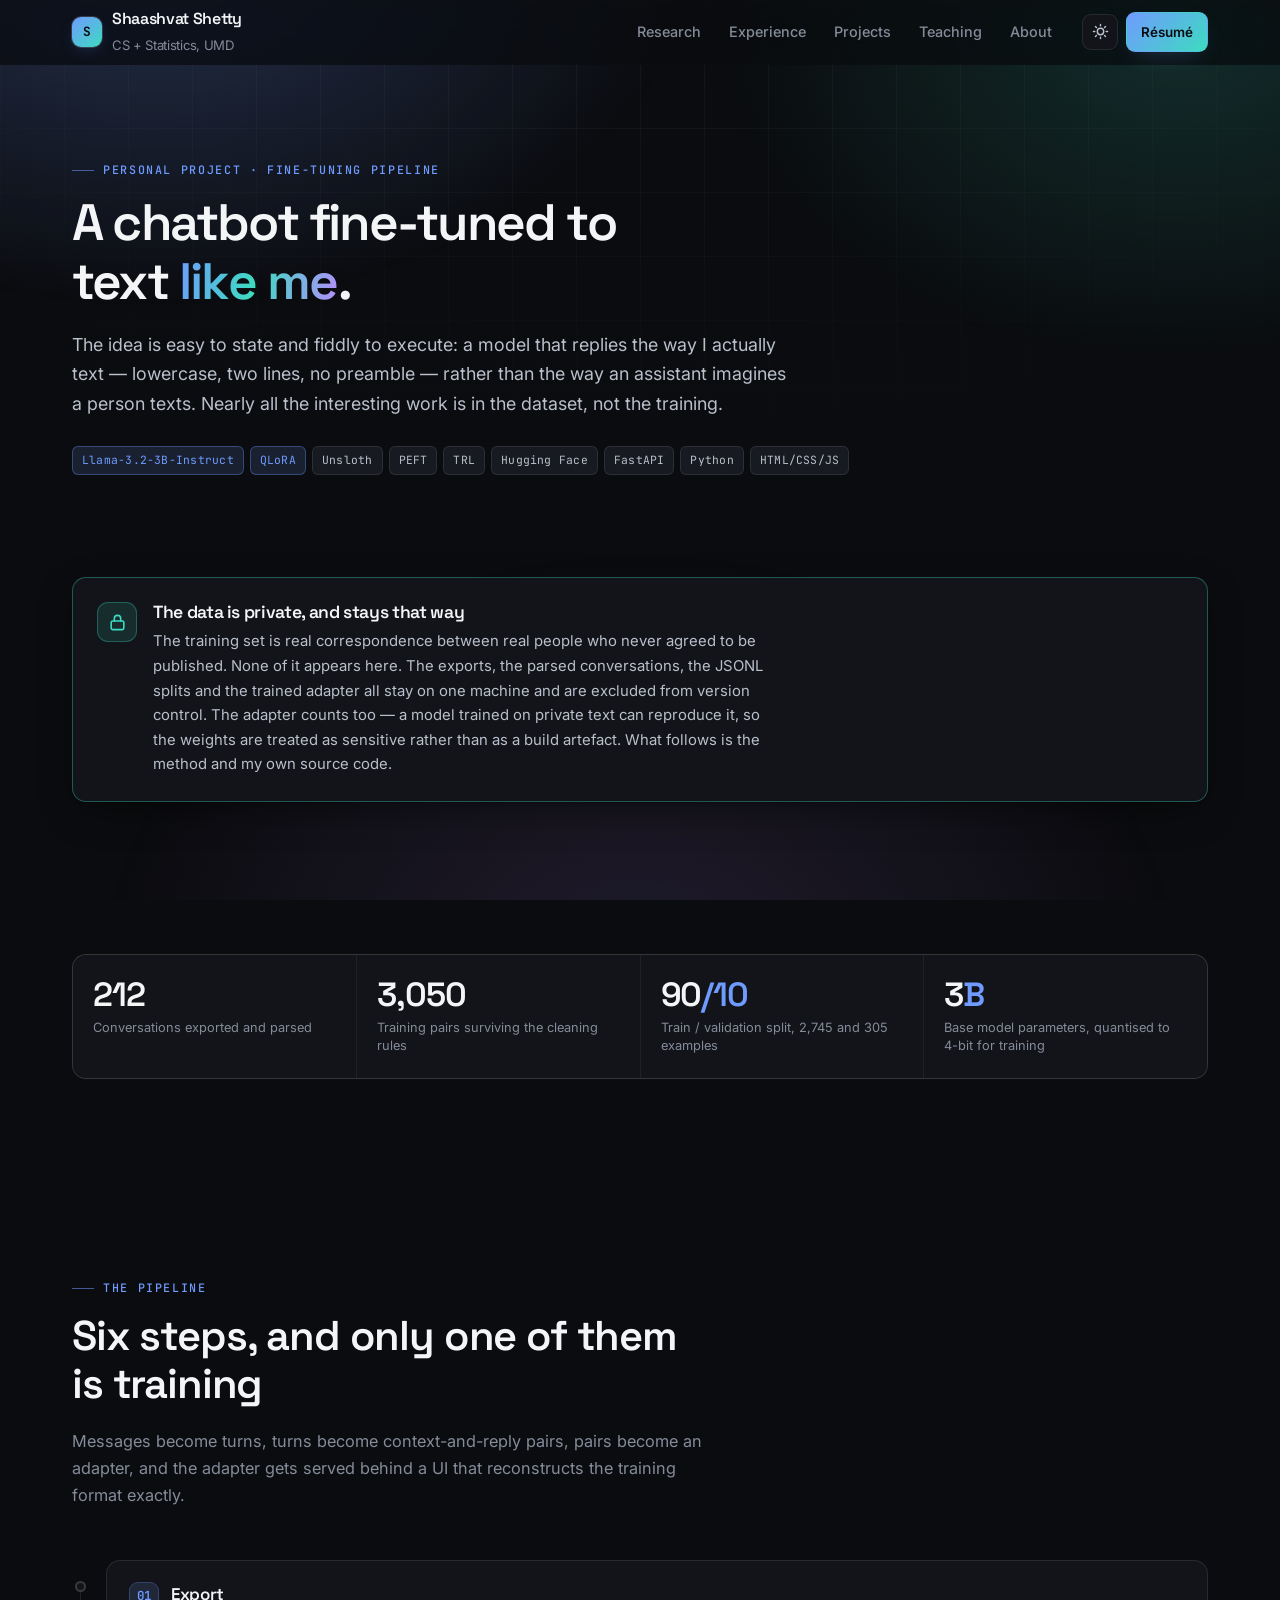
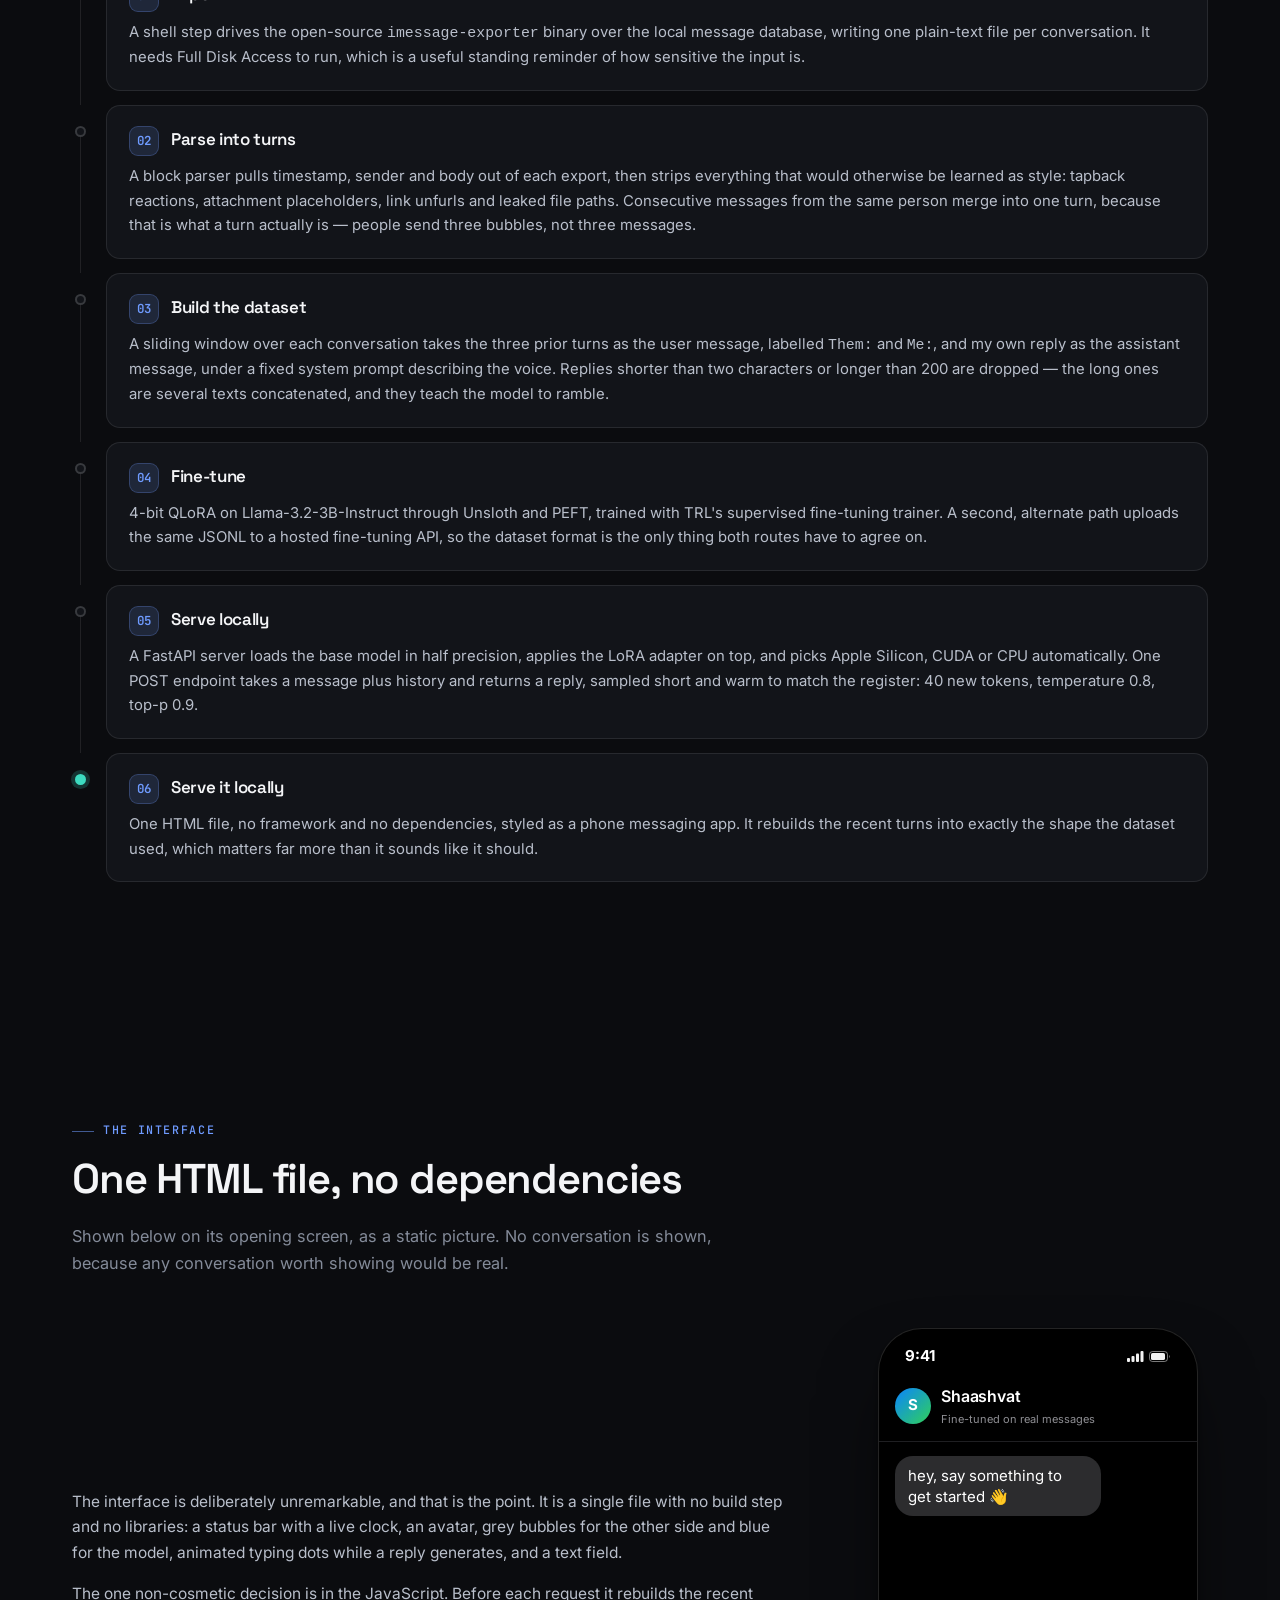
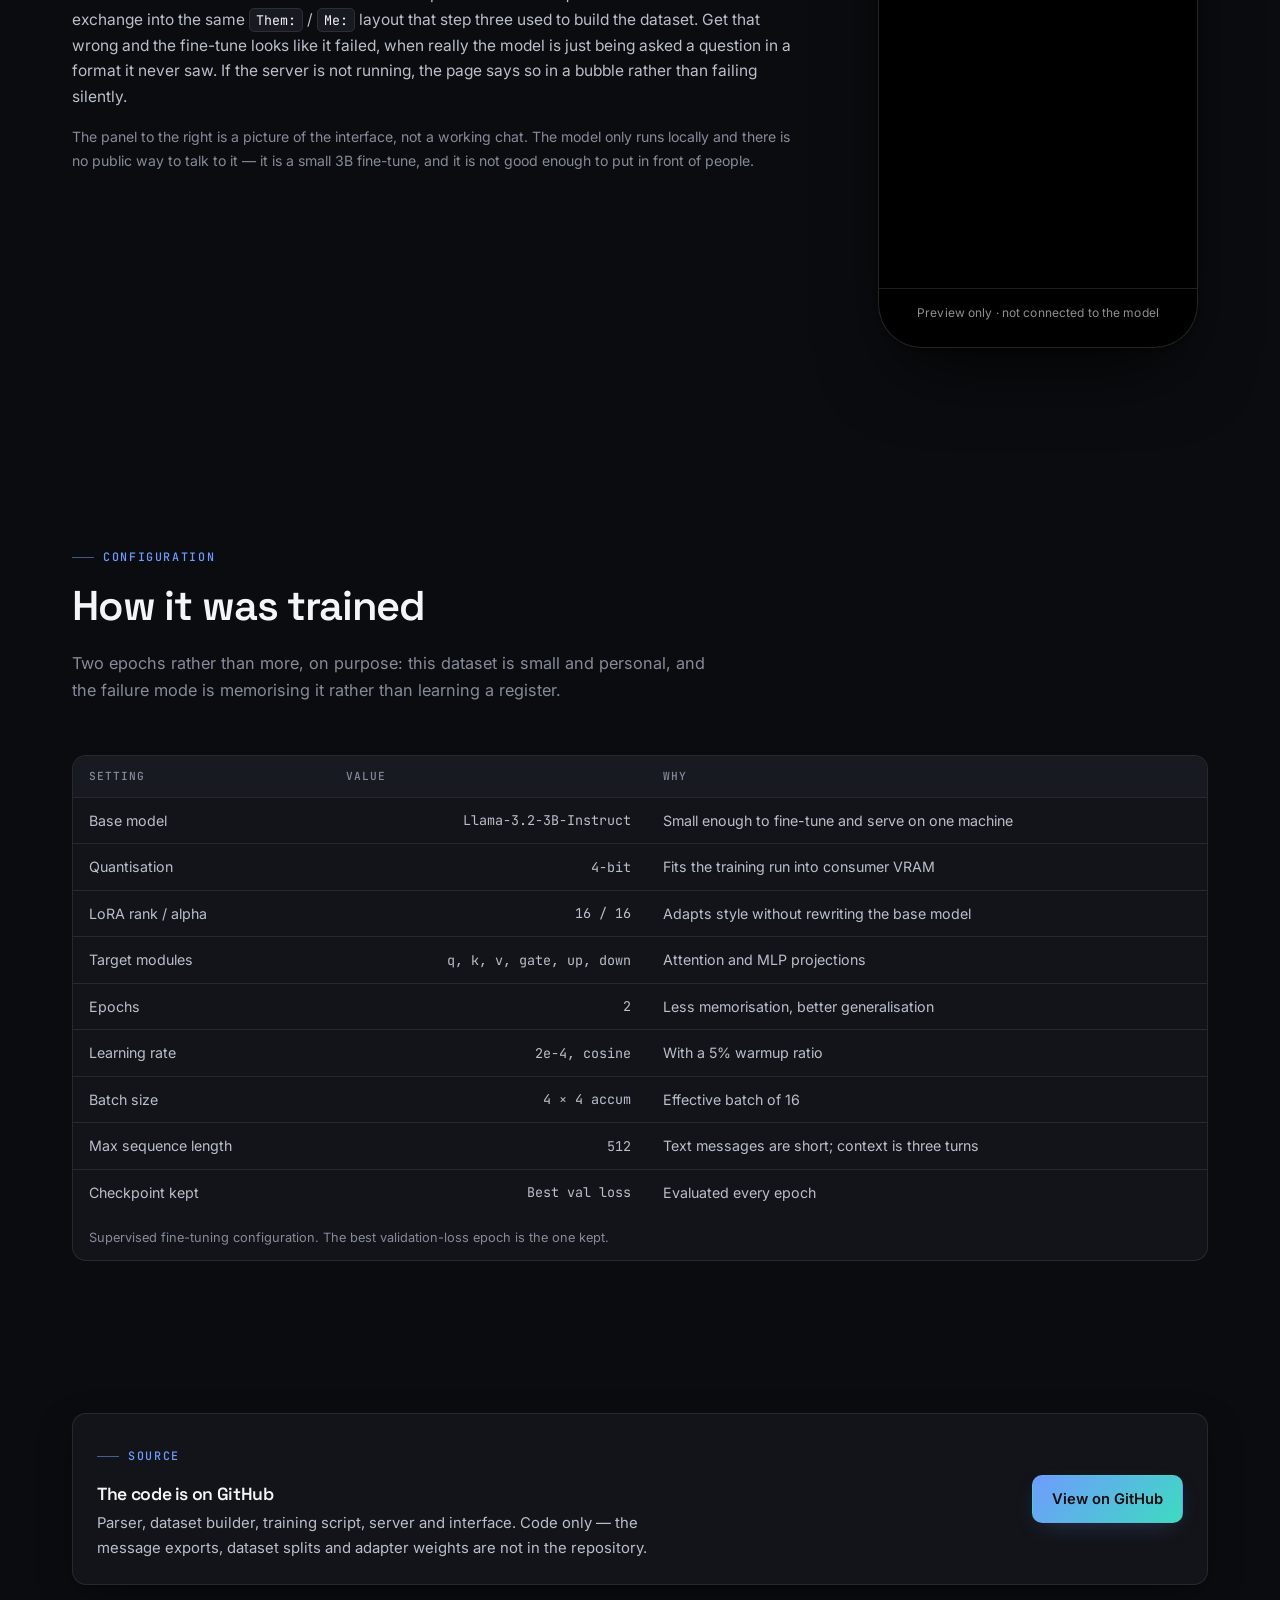
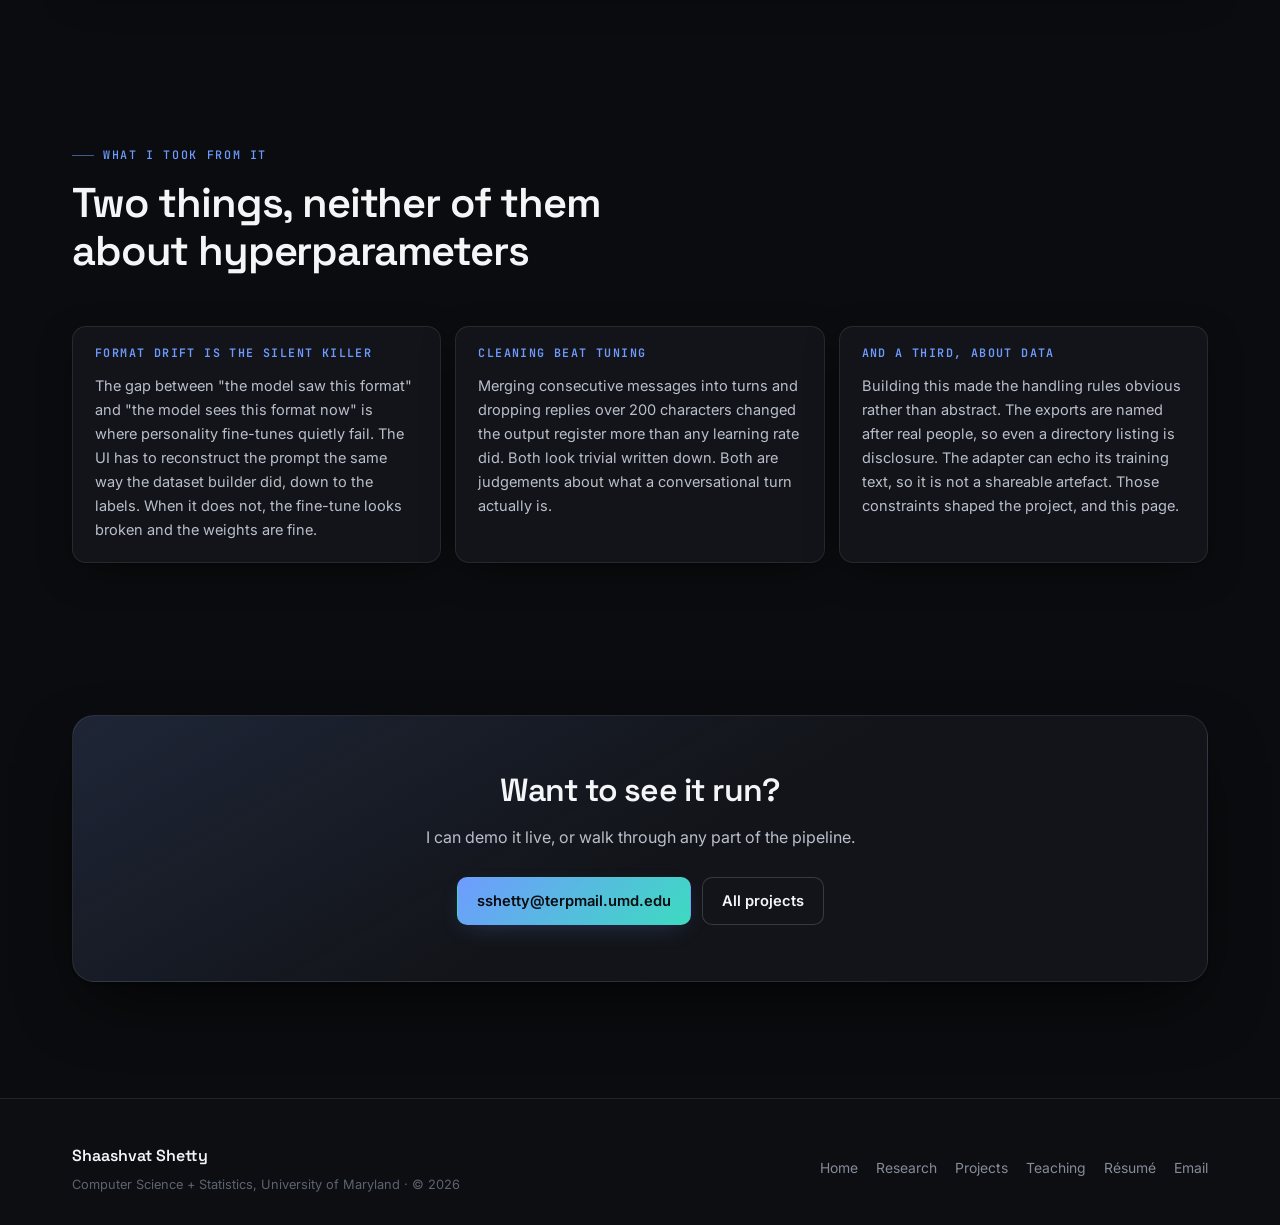
==== commit 8293a08c: "Chatbot page: make interface preview non-interactive, link source on GitHub Removes the input bar an" ====
--- a/chatbot.html
+++ b/chatbot.html
@@ -49,22 +49,11 @@
   }
   .ph-row.them .ph-b { background: #2c2c2e; }
   .ph-row.me   .ph-b { background: #0a84ff; }
-  .ph-dots { display: flex; gap: 4px; padding: 13px; background: #2c2c2e; border-radius: 18px; }
-  .ph-dots i { width: 7px; height: 7px; border-radius: 50%; background: #8e8e93; display: block; animation: phd 1.2s infinite; }
-  .ph-dots i:nth-child(2) { animation-delay: .2s; }
-  .ph-dots i:nth-child(3) { animation-delay: .4s; }
-  @keyframes phd { 0%,60%,100% { opacity:.35 } 30% { opacity:1 } }
-  @media (prefers-reduced-motion: reduce) { .ph-dots i { animation: none; opacity: .6 } }
-  .ph-foot { padding: 10px 14px 22px; display: flex; gap: 8px; align-items: center; }
-  .ph-input {
-    flex: 1; background: #1c1c1e; border: 1px solid #2c2c2e; border-radius: 22px;
-    padding: 9px 14px; min-height: 38px; color: #636366; font-size: 15px;
-  }
-  .ph-send {
-    width: 34px; height: 34px; border-radius: 50%; background: #0a84ff;
-    display: grid; place-items: center; flex: 0 0 auto;
-  }
-  .ph-send svg { width: 17px; height: 17px; color: #fff; }
+  .phone { user-select: none; cursor: default; }
+  .ph-foot {
+    padding: 14px 16px 24px; border-top: 1px solid #1f1f22;
+    color: #8e8e93; font-size: 12px; text-align: center; letter-spacing: .01em;
+  }
 
   .demo-wrap { display: grid; gap: 30px; align-items: center; }
   @media (min-width: 900px) { .demo-wrap { grid-template-columns: 1fr 340px; } }
@@ -253,7 +242,7 @@
         </div></div>
 
         <div class="tl-item is-current reveal"><span class="tl-dot" aria-hidden="true"></span><div class="tl-card">
-          <div class="tl-top"><span class="step-num">06</span><span class="tl-role">Talk to it</span></div>
+          <div class="tl-top"><span class="step-num">06</span><span class="tl-role">Serve it locally</span></div>
           <p style="font-size:.93rem;margin:8px 0 0">
             One HTML file, no framework and no dependencies, styled as a phone messaging app. It rebuilds the
             recent turns into exactly the shape the dataset used, which matters far more than it sounds like
@@ -270,7 +259,7 @@
       <div class="section-head reveal">
         <span class="eyebrow">The interface</span>
         <h2>One HTML file, no dependencies</h2>
-        <p>Reproduced below exactly as it ships, on its opening screen. No conversation is shown, because any conversation worth showing would be real.</p>
+        <p>Shown below on its opening screen, as a static picture. No conversation is shown, because any conversation worth showing would be real.</p>
       </div>
 
       <div class="demo-wrap">
@@ -288,13 +277,14 @@
             bubble rather than failing silently.
           </p>
           <p style="font-size:.88rem;color:var(--ink-3)">
-            The panel to the right is a static reproduction built for this page. It does not call a model,
-            and the greeting is the app's own placeholder text.
+            The panel to the right is a picture of the interface, not a working chat. The model only runs
+            locally and there is no public way to talk to it &mdash; it is a small 3B fine-tune, and it is not
+            good enough to put in front of people.
           </p>
         </div>
 
         <div class="reveal">
-          <div class="phone" role="img" aria-label="Reproduction of the chatbot's interface: a phone messaging app titled Shaashvat, subtitled Fine-tuned on real messages, showing the opening greeting bubble, animated typing dots, and a text input reading iMessage.">
+          <div class="phone" role="img" aria-label="Reproduction of the chatbot's interface: a phone messaging app titled Shaashvat, subtitled Fine-tuned on real messages, showing the opening greeting bubble. This is a picture, not a working chat.">
             <div class="ph-status">
               <span class="t">9:41</span>
               <span class="icons">
@@ -311,14 +301,8 @@
             </div>
             <div class="ph-msgs">
               <div class="ph-row them"><div class="ph-b">hey, say something to get started 👋</div></div>
-              <div class="ph-row them"><div class="ph-dots" aria-hidden="true"><i></i><i></i><i></i></div></div>
             </div>
-            <div class="ph-foot">
-              <div class="ph-input">iMessage</div>
-              <span class="ph-send" aria-hidden="true">
-                <svg viewBox="0 0 24 24" fill="none" stroke="currentColor" stroke-width="2.4" stroke-linecap="round" stroke-linejoin="round"><path d="M12 19V5m0 0l-6 6m6-6l6 6"/></svg>
-              </span>
-            </div>
+            <div class="ph-foot">Preview only &middot; not connected to the model</div>
           </div>
         </div>
       </div>
@@ -354,54 +338,19 @@
   </section>
 
   <!-- ============ CODE ============ -->
-  <section class="section">
-    <div class="wrap">
-      <div class="section-head reveal">
-        <span class="eyebrow">Source</span>
-        <h2>The two decisions that mattered</h2>
-      </div>
-
-      <div class="card reveal" style="margin-bottom:16px">
-        <div class="card-body">
-          <h3 style="font-size:1.05rem">Building one training example</h3>
-          <p style="font-size:.92rem;max-width:68ch">
-            The sliding window, the labels, and the length filters. Everything about the model's eventual
-            register is decided here rather than in the trainer.
-          </p>
-          <pre class="code"><code>for i, turn in enumerate(turns):
-    if turn["sender"] != MY_LABEL:
-        continue
-    if len(turn["text"]) &lt; min_chars:
-        continue
-    # Skip very long merged responses — they're multiple texts
-    # concatenated and teach the model to ramble
-    if len(turn["text"]) &gt; 200:
-        continue
-
-    history = turns[max(0, i - context_turns) : i]
-    if not history:
-        continue
-
-    context_lines = []
-    for h in history:
-        label = "Them" if h["sender"] != MY_LABEL else "Me"
-        context_lines.append(f"{label}: {h['text']}")
-    user_content = "\n".join(context_lines)</code></pre>
-        </div>
-      </div>
-
+  <section class="section--tight">
+    <div class="wrap">
       <div class="card reveal">
-        <div class="card-body">
-          <h3 style="font-size:1.05rem">The system prompt</h3>
-          <p style="font-size:.92rem;max-width:68ch">
-            Used identically at training time and at inference time. A mismatch between the two is the most
-            common reason a personality fine-tune appears not to have worked.
-          </p>
-          <pre class="code"><code>SYSTEM_PROMPT = (
-    "You are Shaashvat texting on his phone. "
-    "Reply in 1-2 short sentences max, exactly like a real text message. "
-    "Be casual, use lowercase, keep it brief. Never write paragraphs."
-)</code></pre>
+        <div class="card-body" style="display:flex;gap:16px;align-items:center;flex-wrap:wrap;justify-content:space-between">
+          <div>
+            <span class="eyebrow">Source</span>
+            <h3 style="margin:.2em 0 .4em;font-size:1.1rem">The code is on GitHub</h3>
+            <p style="font-size:.93rem;margin:0;max-width:62ch">
+              Parser, dataset builder, training script, server and interface. Code only &mdash; the message
+              exports, dataset splits and adapter weights are not in the repository.
+            </p>
+          </div>
+          <a class="btn btn-primary" href="https://github.com/shaashvatshetty8/personal-style-chatbot" target="_blank" rel="noopener noreferrer">View on GitHub</a>
         </div>
       </div>
     </div>
@@ -439,12 +388,6 @@
             it is not a shareable artefact. Those constraints shaped the project, and this page.
           </p>
         </div>
-      </div>
-
-      <div class="note reveal" style="margin-top:18px;max-width:72ch">
-        <svg viewBox="0 0 24 24" fill="none" stroke="currentColor" stroke-width="2" stroke-linecap="round" stroke-linejoin="round"><circle cx="12" cy="12" r="9"/><path d="M12 8h.01M11 12h1v4h1"/></svg>
-        <span>There is no public repository for this one, and there will not be: the project directory and its
-        history are inseparable from the data. Happy to walk through the code directly.</span>
       </div>
     </div>
   </section>
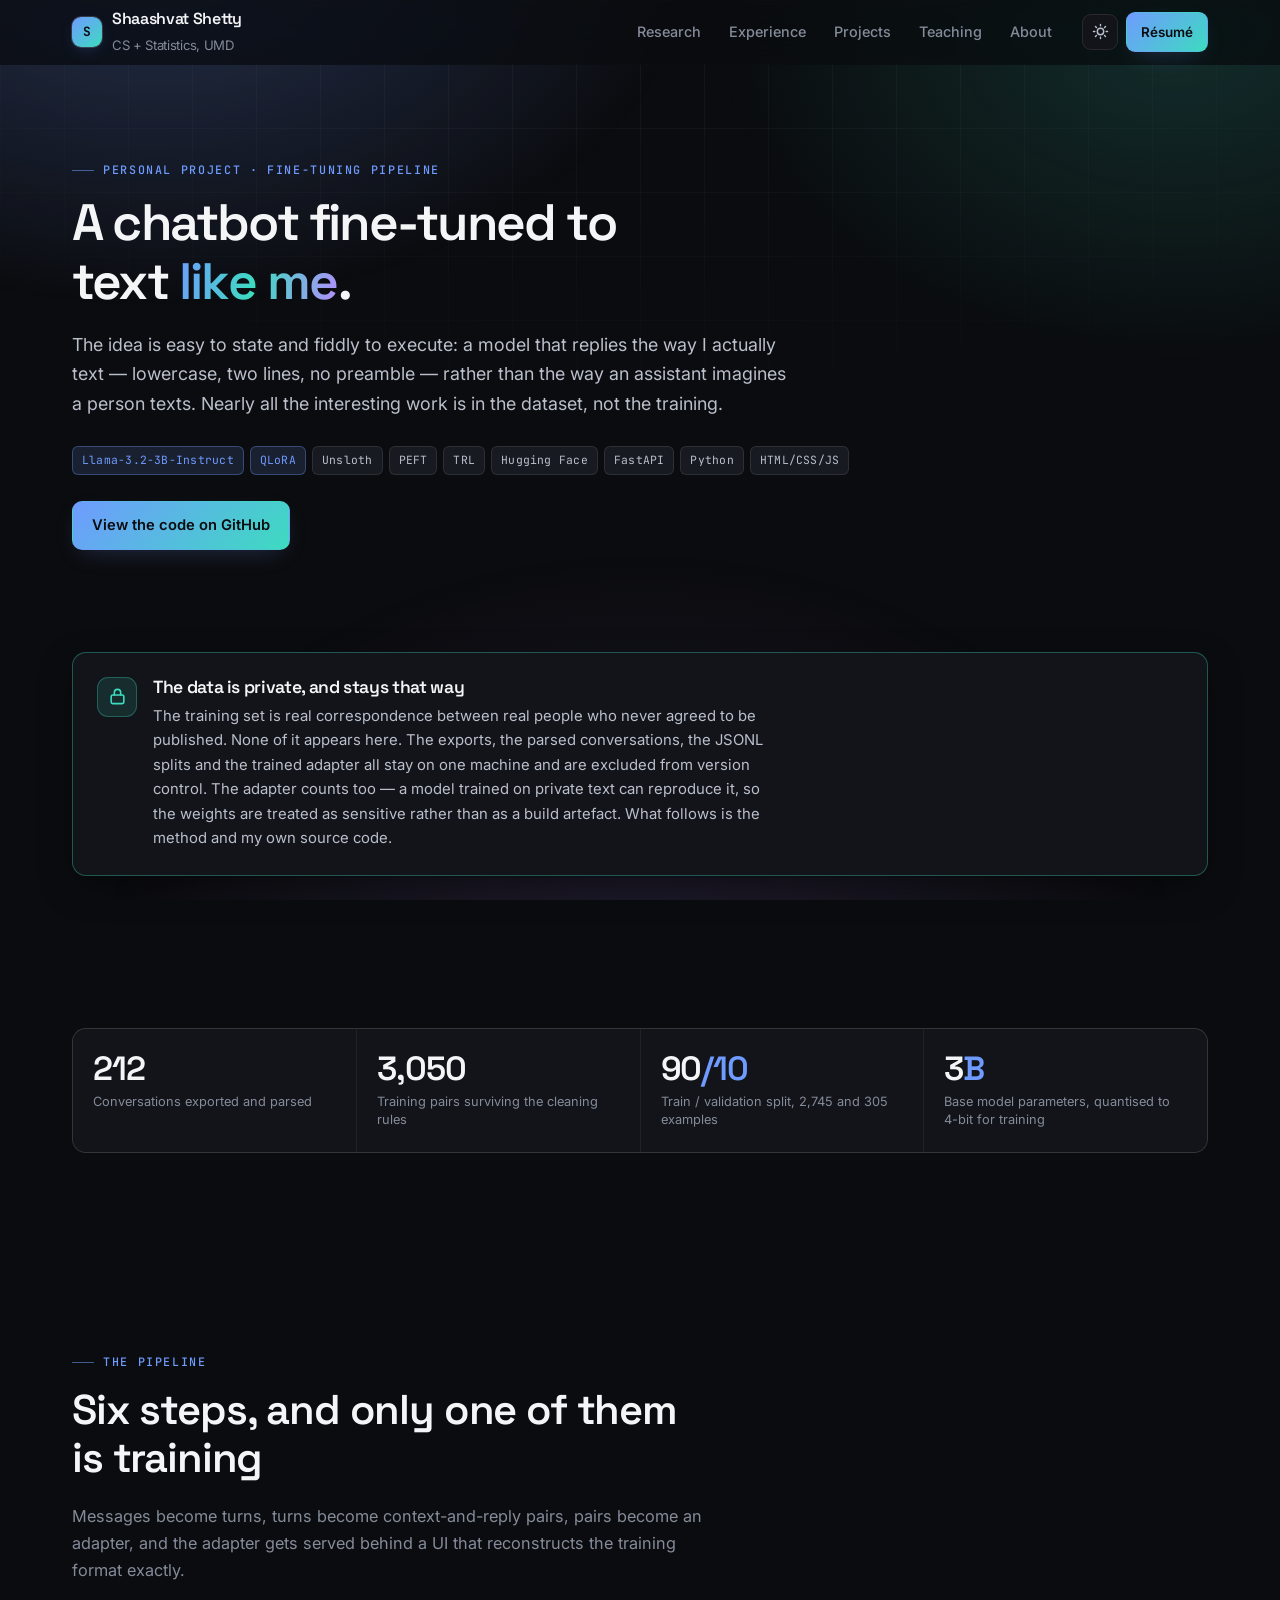
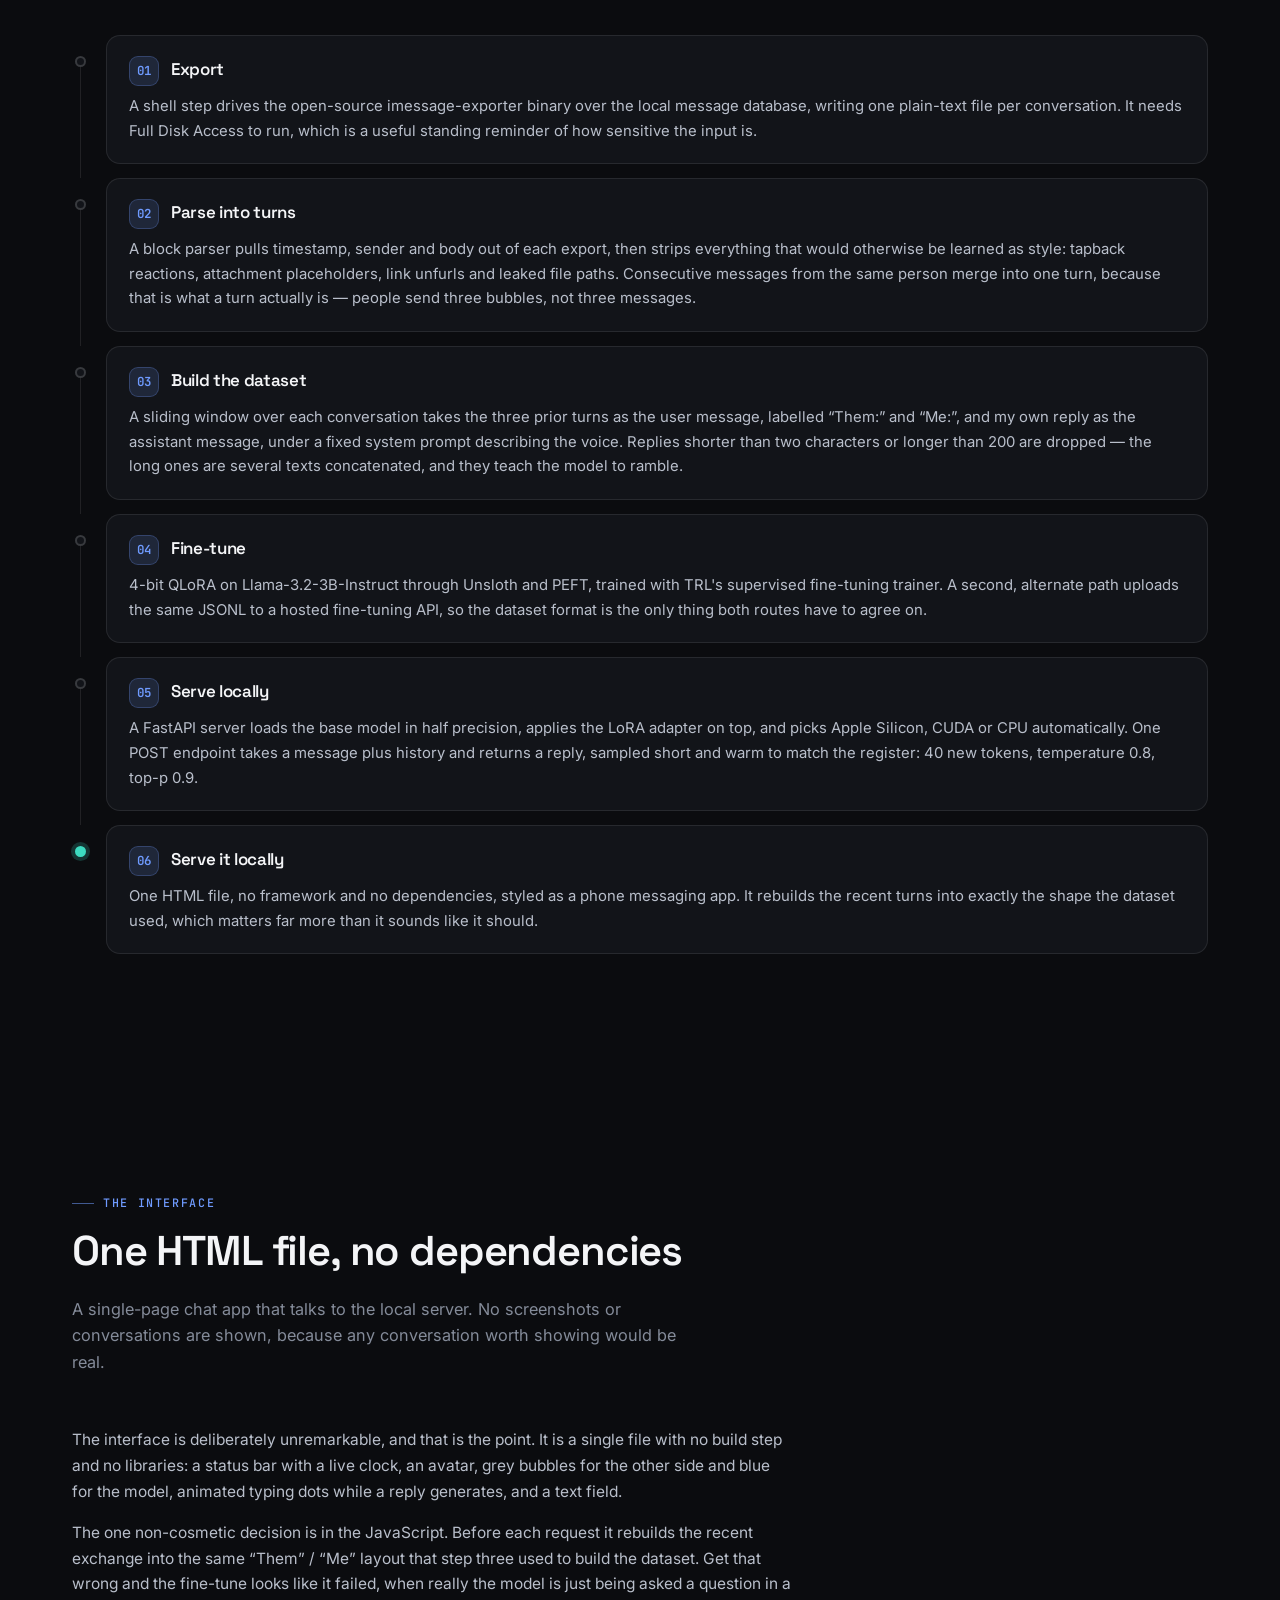
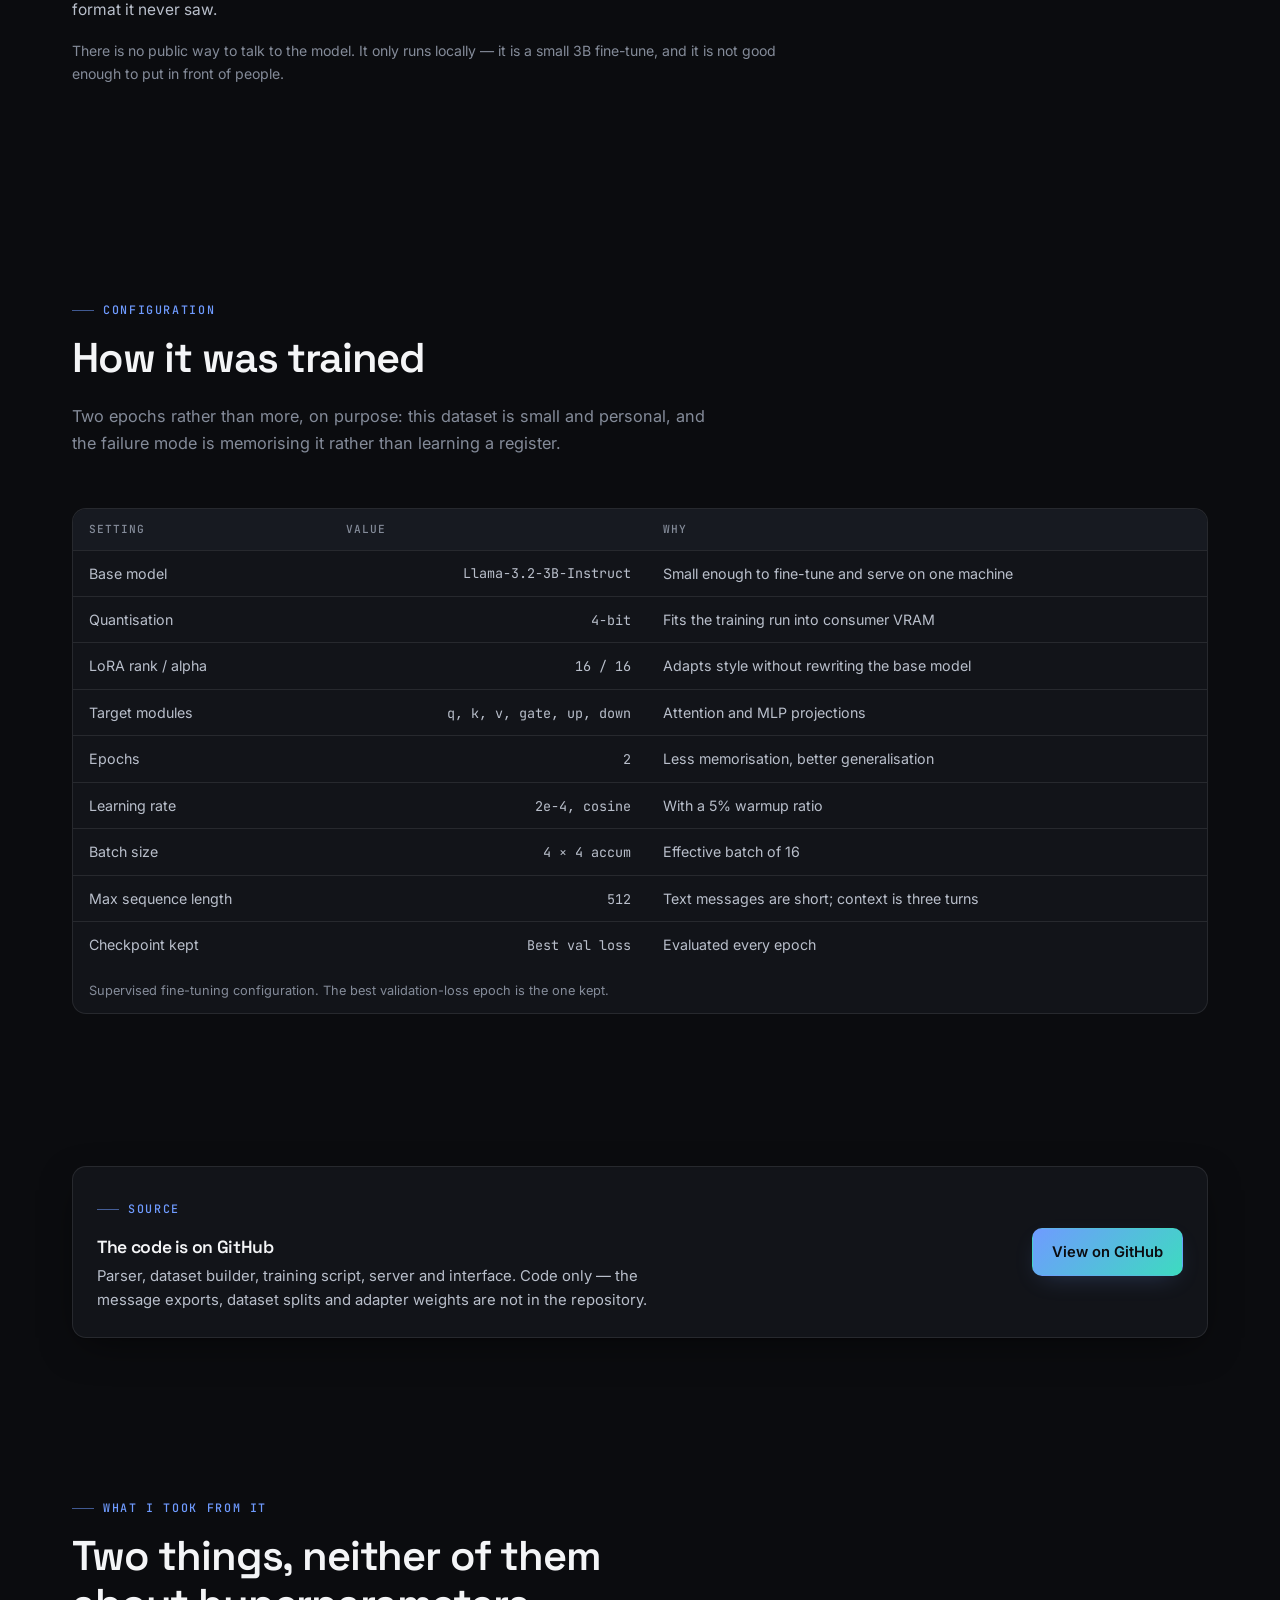
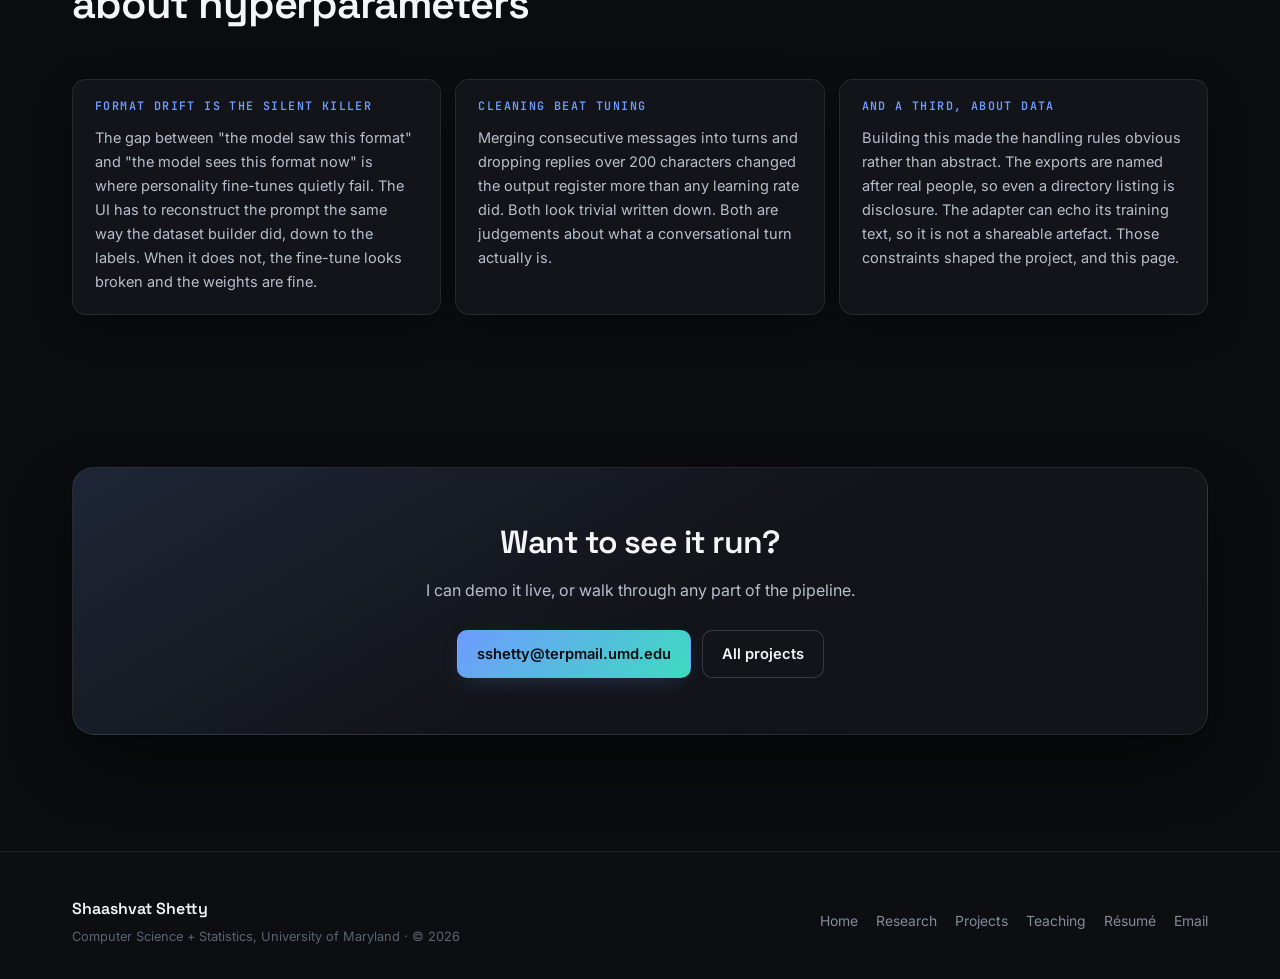
==== commit 98101107: "Chatbot page: remove phone mockup and inline code, add GitHub link to hero Co-Authored-By: Claude Op" ====
--- a/chatbot.html
+++ b/chatbot.html
@@ -11,53 +11,6 @@
 <link rel="icon" href="data:image/svg+xml,%3Csvg xmlns='http://www.w3.org/2000/svg' viewBox='0 0 32 32'%3E%3Crect width='32' height='32' rx='8' fill='%236f9bff'/%3E%3Ctext x='16' y='22' font-family='monospace' font-size='17' font-weight='700' fill='%230b0c0f' text-anchor='middle'%3ES%3C/text%3E%3C/svg%3E">
 <link rel="stylesheet" href="assets/style.css?v=4">
 <style>
-  /* Faithful reproduction of the project's own interface, rendered statically. */
-  .phone {
-    width: 320px; max-width: 100%; height: 620px;
-    background: #000; border-radius: 44px;
-    border: 1px solid rgba(255,255,255,.14);
-    box-shadow: 0 2px 6px rgba(0,0,0,.4), 0 36px 80px -26px rgba(0,0,0,.85);
-    display: flex; flex-direction: column; overflow: hidden;
-    font-family: -apple-system, BlinkMacSystemFont, 'Inter', sans-serif;
-    margin-inline: auto;
-  }
-  .ph-status {
-    display: flex; justify-content: space-between; align-items: center;
-    padding: 15px 26px 6px; color: #fff; font-size: 12px; font-weight: 600;
-  }
-  .ph-status .t { font-size: 15px; font-weight: 700; }
-  .ph-status .icons { display: flex; gap: 5px; align-items: center; opacity: .95; }
-  .ph-head {
-    display: flex; align-items: center; gap: 10px;
-    padding: 8px 16px 12px; border-bottom: 1px solid #1f1f22;
-  }
-  .ph-av {
-    width: 36px; height: 36px; border-radius: 50%;
-    background: linear-gradient(135deg, #0a84ff, #30d158);
-    display: grid; place-items: center;
-    font-size: 15px; font-weight: 700; color: #fff;
-  }
-  .ph-name { color: #fff; font-size: 16px; font-weight: 600; letter-spacing: -.01em; }
-  .ph-sub  { color: #8e8e93; font-size: 11px; margin-top: 1px; }
-  .ph-msgs { flex: 1; padding: 14px 16px; display: flex; flex-direction: column; gap: 8px; }
-  .ph-row { display: flex; }
-  .ph-row.them { justify-content: flex-start; }
-  .ph-row.me   { justify-content: flex-end; }
-  .ph-b {
-    max-width: 72%; padding: 9px 13px; border-radius: 18px;
-    font-size: 15px; line-height: 1.4; color: #fff;
-  }
-  .ph-row.them .ph-b { background: #2c2c2e; }
-  .ph-row.me   .ph-b { background: #0a84ff; }
-  .phone { user-select: none; cursor: default; }
-  .ph-foot {
-    padding: 14px 16px 24px; border-top: 1px solid #1f1f22;
-    color: #8e8e93; font-size: 12px; text-align: center; letter-spacing: .01em;
-  }
-
-  .demo-wrap { display: grid; gap: 30px; align-items: center; }
-  @media (min-width: 900px) { .demo-wrap { grid-template-columns: 1fr 340px; } }
-
   .step-num {
     flex: 0 0 auto; width: 30px; height: 30px; border-radius: 9px;
     display: grid; place-items: center; font-family: var(--mono);
@@ -134,6 +87,9 @@
         <span class="tag">Python</span>
         <span class="tag">HTML/CSS/JS</span>
       </div>
+      <div style="margin-bottom:26px">
+        <a class="btn btn-primary" href="https://github.com/shaashvatshetty8/personal-style-chatbot" target="_blank" rel="noopener noreferrer">View the code on GitHub</a>
+      </div>
     </div>
   </section>
 
@@ -197,7 +153,7 @@
         <div class="tl-item reveal"><span class="tl-dot" aria-hidden="true"></span><div class="tl-card">
           <div class="tl-top"><span class="step-num">01</span><span class="tl-role">Export</span></div>
           <p style="font-size:.93rem;margin:8px 0 0">
-            A shell step drives the open-source <code>imessage-exporter</code> binary over the local message
+            A shell step drives the open-source imessage-exporter binary over the local message
             database, writing one plain-text file per conversation. It needs Full Disk Access to run, which is
             a useful standing reminder of how sensitive the input is.
           </p>
@@ -217,7 +173,7 @@
           <div class="tl-top"><span class="step-num">03</span><span class="tl-role">Build the dataset</span></div>
           <p style="font-size:.93rem;margin:8px 0 0">
             A sliding window over each conversation takes the three prior turns as the user message, labelled
-            <code>Them:</code> and <code>Me:</code>, and my own reply as the assistant message, under a fixed
+            &ldquo;Them:&rdquo; and &ldquo;Me:&rdquo;, and my own reply as the assistant message, under a fixed
             system prompt describing the voice. Replies shorter than two characters or longer than 200 are
             dropped &mdash; the long ones are several texts concatenated, and they teach the model to ramble.
           </p>
@@ -259,11 +215,10 @@
       <div class="section-head reveal">
         <span class="eyebrow">The interface</span>
         <h2>One HTML file, no dependencies</h2>
-        <p>Shown below on its opening screen, as a static picture. No conversation is shown, because any conversation worth showing would be real.</p>
-      </div>
-
-      <div class="demo-wrap">
-        <div class="prose reveal">
+        <p>A single-page chat app that talks to the local server. No screenshots or conversations are shown, because any conversation worth showing would be real.</p>
+      </div>
+
+      <div class="prose reveal" style="max-width:72ch">
           <p>
             The interface is deliberately unremarkable, and that is the point. It is a single file with no
             build step and no libraries: a status bar with a live clock, an avatar, grey bubbles for the other
@@ -271,40 +226,14 @@
           </p>
           <p>
             The one non-cosmetic decision is in the JavaScript. Before each request it rebuilds the recent
-            exchange into the same <code>Them:</code> / <code>Me:</code> layout that step three used to build the
+            exchange into the same &ldquo;Them&rdquo; / &ldquo;Me&rdquo; layout that step three used to build the
             dataset. Get that wrong and the fine-tune looks like it failed, when really the model is just being
-            asked a question in a format it never saw. If the server is not running, the page says so in a
-            bubble rather than failing silently.
+            asked a question in a format it never saw.
           </p>
           <p style="font-size:.88rem;color:var(--ink-3)">
-            The panel to the right is a picture of the interface, not a working chat. The model only runs
-            locally and there is no public way to talk to it &mdash; it is a small 3B fine-tune, and it is not
-            good enough to put in front of people.
-          </p>
-        </div>
-
-        <div class="reveal">
-          <div class="phone" role="img" aria-label="Reproduction of the chatbot's interface: a phone messaging app titled Shaashvat, subtitled Fine-tuned on real messages, showing the opening greeting bubble. This is a picture, not a working chat.">
-            <div class="ph-status">
-              <span class="t">9:41</span>
-              <span class="icons">
-                <svg width="17" height="11" viewBox="0 0 17 11" fill="currentColor" aria-hidden="true"><rect x="0" y="7" width="3" height="4" rx="1"/><rect x="4.5" y="5" width="3" height="6" rx="1"/><rect x="9" y="2.5" width="3" height="8.5" rx="1"/><rect x="13.5" y="0" width="3" height="11" rx="1"/></svg>
-                <svg width="22" height="11" viewBox="0 0 22 11" fill="none" aria-hidden="true"><rect x="0.5" y="0.5" width="18" height="10" rx="3" stroke="currentColor" opacity=".5"/><rect x="2" y="2" width="14" height="7" rx="1.6" fill="currentColor"/><path d="M20 4v3a2 2 0 0 0 0-3z" fill="currentColor" opacity=".5"/></svg>
-              </span>
-            </div>
-            <div class="ph-head">
-              <span class="ph-av">S</span>
-              <div>
-                <div class="ph-name">Shaashvat</div>
-                <div class="ph-sub">Fine-tuned on real messages</div>
-              </div>
-            </div>
-            <div class="ph-msgs">
-              <div class="ph-row them"><div class="ph-b">hey, say something to get started 👋</div></div>
-            </div>
-            <div class="ph-foot">Preview only &middot; not connected to the model</div>
-          </div>
-        </div>
+            There is no public way to talk to the model. It only runs locally &mdash; it is a small 3B fine-tune,
+            and it is not good enough to put in front of people.
+          </p>
       </div>
     </div>
   </section>
